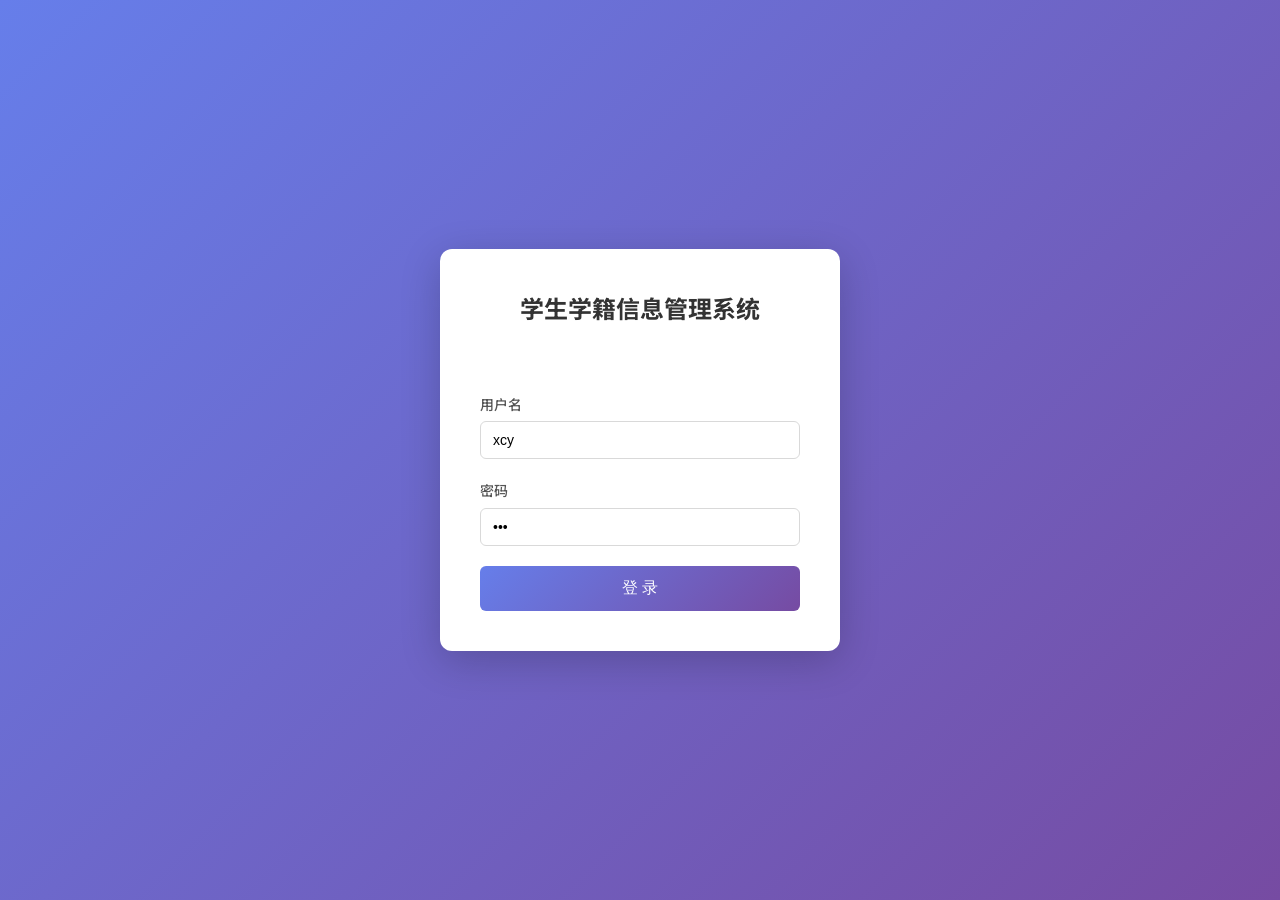
==== demo.html @ 2ccbcbef "feat: 初始化学生学籍信息管理系统项目" ====
<!DOCTYPE html>
<html lang="zh-CN">
<head>
    <meta charset="UTF-8">
    <meta name="viewport" content="width=device-width, initial-scale=1.0">
    <title>学生学籍信息管理系统 - 演示</title>
    <style>
        @import url('https://fonts.googleapis.com/css2?family=Noto+Sans+SC:wght@300;400;500;600;700&display=swap');

        * { margin: 0; padding: 0; box-sizing: border-box; }

        body {
            font-family: 'Noto Sans SC', 'Microsoft YaHei', sans-serif;
            background: #f0f2f5;
            color: #333;
            line-height: 1.6;
        }

        .navbar {
            background: linear-gradient(135deg, #667eea 0%, #764ba2 100%);
            color: #fff;
            padding: 12px 30px;
            display: flex;
            justify-content: space-between;
            align-items: center;
            box-shadow: 0 2px 8px rgba(0,0,0,0.15);
        }
        .navbar h1 { font-size: 20px; font-weight: 600; }
        .navbar .nav-links a {
            color: #fff; text-decoration: none; margin-left: 20px;
            font-size: 14px; padding: 6px 14px; border-radius: 4px; transition: background 0.3s;
        }
        .navbar .nav-links a:hover, .navbar .nav-links a.active { background: rgba(255,255,255,0.2); }

        .container { max-width: 1100px; margin: 30px auto; padding: 0 20px; }

        .login-container {
            display: flex; justify-content: center; align-items: center;
            min-height: 100vh; background: linear-gradient(135deg, #667eea 0%, #764ba2 100%);
        }
        .login-box {
            background: #fff; border-radius: 12px; padding: 40px; width: 400px;
            box-shadow: 0 10px 40px rgba(0,0,0,0.2);
        }
        .login-box h2 { text-align: center; margin-bottom: 30px; color: #333; font-size: 24px; }
        .form-group { margin-bottom: 20px; }
        .form-group label { display: block; margin-bottom: 6px; font-size: 14px; color: #555; font-weight: 500; }
        .form-group input, .form-group select {
            width: 100%; padding: 10px 12px; border: 1px solid #d9d9d9; border-radius: 6px;
            font-size: 14px; transition: border-color 0.3s; outline: none;
        }
        .form-group input:focus, .form-group select:focus {
            border-color: #667eea; box-shadow: 0 0 0 2px rgba(102,126,234,0.2);
        }

        .btn {
            display: inline-block; padding: 8px 20px; border: none; border-radius: 6px;
            font-size: 14px; cursor: pointer; text-decoration: none; transition: all 0.3s; text-align: center;
        }
        .btn-primary {
            background: linear-gradient(135deg, #667eea 0%, #764ba2 100%);
            color: #fff; width: 100%; padding: 12px; font-size: 16px;
        }
        .btn-primary:hover { opacity: 0.9; box-shadow: 0 4px 12px rgba(102,126,234,0.4); }
        .btn-success { background-color: #52c41a; color: #fff; }
        .btn-success:hover { background-color: #45a814; }
        .btn-warning { background-color: #faad14; color: #fff; }
        .btn-warning:hover { background-color: #d8960e; }
        .btn-danger { background-color: #ff4d4f; color: #fff; }
        .btn-danger:hover { background-color: #d9363e; }
        .btn-info { background-color: #1890ff; color: #fff; }
        .btn-info:hover { background-color: #096dd9; }
        .btn-sm { padding: 4px 12px; font-size: 12px; }

        .error-msg { color: #ff4d4f; text-align: center; margin-bottom: 15px; font-size: 14px; min-height: 20px; }

        .table-container {
            background: #fff; border-radius: 8px;
            box-shadow: 0 2px 8px rgba(0,0,0,0.08); overflow: hidden;
        }
        .table-header {
            display: flex; justify-content: space-between; align-items: center;
            padding: 16px 20px; border-bottom: 1px solid #f0f0f0;
        }
        .table-header h3 { font-size: 16px; color: #333; }

        table { width: 100%; border-collapse: collapse; }
        table th {
            background: #fafafa; padding: 12px 16px; text-align: left;
            font-size: 14px; color: #555; font-weight: 600; border-bottom: 1px solid #f0f0f0;
        }
        table td { padding: 12px 16px; border-bottom: 1px solid #f0f0f0; font-size: 14px; }
        table tr:hover { background: #f5f7fa; }

        .pagination {
            display: flex; justify-content: center; align-items: center;
            padding: 16px 0; gap: 6px;
        }
        .pagination a, .pagination span {
            padding: 6px 14px; border: 1px solid #d9d9d9; border-radius: 4px;
            font-size: 14px; text-decoration: none; color: #333; transition: all 0.3s; cursor: pointer;
        }
        .pagination a:hover { border-color: #667eea; color: #667eea; }
        .pagination .active { background: #667eea; color: #fff; border-color: #667eea; }
        .pagination .disabled { color: #ccc; cursor: not-allowed; }

        .form-container {
            background: #fff; border-radius: 8px; padding: 30px;
            box-shadow: 0 2px 8px rgba(0,0,0,0.08); max-width: 500px; margin: 0 auto;
        }
        .form-container h3 { margin-bottom: 20px; text-align: center; color: #333; }
        .form-container .btn-group { text-align: center; margin-top: 24px; }
        .form-container .btn-group .btn { margin: 0 8px; }

        .view-container {
            background: #fff; border-radius: 8px; padding: 30px;
            box-shadow: 0 2px 8px rgba(0,0,0,0.08); max-width: 500px; margin: 0 auto;
        }
        .view-container h3 { margin-bottom: 20px; text-align: center; color: #333; }
        .view-container .field-row {
            display: flex; padding: 10px 0; border-bottom: 1px solid #f0f0f0;
        }
        .view-container .field-label { width: 80px; font-weight: 600; color: #555; }
        .view-container .field-value { flex: 1; color: #333; }

        .modal-overlay {
            display: none; position: fixed; top: 0; left: 0; width: 100%; height: 100%;
            background: rgba(0,0,0,0.4); z-index: 1000; justify-content: center; align-items: center;
        }
        .modal-overlay.show { display: flex; }
        .modal {
            background: #fff; border-radius: 8px; padding: 24px; width: 360px;
            box-shadow: 0 6px 30px rgba(0,0,0,0.2); text-align: center;
        }
        .modal p { margin-bottom: 20px; font-size: 16px; }
        .modal .btn { margin: 0 6px; }

        .toast {
            display: none; position: fixed; top: 20px; right: 20px; padding: 12px 24px;
            border-radius: 6px; color: #fff; font-size: 14px; z-index: 2000;
            box-shadow: 0 4px 12px rgba(0,0,0,0.15);
        }
        .toast.success { background: #52c41a; }
        .toast.error { background: #ff4d4f; }
        .toast.show { display: block; animation: slideIn 0.3s ease; }
        @keyframes slideIn { from { transform: translateX(100px); opacity: 0; } to { transform: translateX(0); opacity: 1; } }

        .page { display: none; }
        .page.active { display: block; }

        .switch-bar {
            background: #fff; border-radius: 8px; padding: 12px 20px; margin-bottom: 16px;
            box-shadow: 0 2px 8px rgba(0,0,0,0.08); display: flex; align-items: center; gap: 12px;
        }
        .switch-bar label { font-size: 14px; color: #555; font-weight: 500; }
        .switch-bar select {
            padding: 6px 12px; border: 1px solid #d9d9d9; border-radius: 6px; font-size: 14px;
        }
    </style>
</head>
<body>

<div id="toast" class="toast"></div>
<div id="confirmModal" class="modal-overlay">
    <div class="modal">
        <p id="confirmMsg">确定删除该学生吗？</p>
        <button class="btn btn-danger" onclick="confirmAction()">确定</button>
        <button class="btn btn-info" onclick="closeModal()">取消</button>
    </div>
</div>

<div id="loginPage" class="page active">
    <div class="login-container">
        <div class="login-box">
            <h2>学生学籍信息管理系统</h2>
            <div id="loginError" class="error-msg"></div>
            <div class="form-group">
                <label>用户名</label>
                <input type="text" id="loginUser" placeholder="请输入用户名" value="xcy">
            </div>
            <div class="form-group">
                <label>密码</label>
                <input type="password" id="loginPass" placeholder="请输入密码" value="ddd">
            </div>
            <button class="btn btn-primary" onclick="doLogin()">登 录</button>
        </div>
    </div>
</div>

<div id="mainPage" class="page">
    <div class="navbar">
        <h1>学生学籍信息管理系统</h1>
        <div class="nav-links">
            <a href="#" onclick="showStudentList()" class="active" id="navStudent">学生管理</a>
            <a href="#" onclick="showTeacherList()" id="navTeacher">教师管理</a>
            <a href="#" onclick="showGenericList('student')" id="navGenericS">通用列表(学生)</a>
            <a href="#" onclick="showGenericList('teacher')" id="navGenericT">通用列表(教师)</a>
            <a href="#" onclick="doLogout()">退出登录</a>
        </div>
    </div>
    <div class="container">
        <div class="switch-bar">
            <label>DAO模式：</label>
            <select id="daoType" onchange="switchDaoType()">
                <option value="memory">内存存储 (memory)</option>
                <option value="db">数据库存储 (db)</option>
                <option value="dbReflect">反射动态SQL (dbReflect)</option>
                <option value="remote">远程网络调用 (remote)</option>
            </select>
            <span style="color:#999; font-size:13px;" id="daoTypeHint">当前：内存存储模式</span>
        </div>

        <div id="studentListView">
            <div class="table-container">
                <div class="table-header">
                    <h3>学生信息列表</h3>
                    <a href="#" class="btn btn-success" onclick="showAddStudent()">新增学生</a>
                </div>
                <table>
                    <thead><tr><th>编号</th><th>姓名</th><th>年龄</th><th>操作</th></tr></thead>
                    <tbody id="studentTableBody"></tbody>
                </table>
                <div class="pagination" id="studentPagination"></div>
            </div>
        </div>

        <div id="teacherListView" style="display:none">
            <div class="table-container">
                <div class="table-header">
                    <h3>教师信息列表</h3>
                    <a href="#" class="btn btn-success" onclick="showAddTeacher()">新增教师</a>
                </div>
                <table>
                    <thead><tr><th>编号</th><th>姓名</th><th>年龄</th><th>薪资</th><th>操作</th></tr></thead>
                    <tbody id="teacherTableBody"></tbody>
                </table>
                <div class="pagination" id="teacherPagination"></div>
            </div>
        </div>

        <div id="genericListView" style="display:none">
            <div class="table-container">
                <div class="table-header">
                    <h3 id="genericTitle">信息列表（注解驱动）</h3>
                </div>
                <table>
                    <thead id="genericThead"></thead>
                    <tbody id="genericTbody"></tbody>
                </table>
                <div class="pagination" id="genericPagination"></div>
            </div>
        </div>

        <div id="addStudentView" style="display:none">
            <div class="form-container">
                <h3>新增学生信息</h3>
                <div class="form-group"><label>姓名</label><input type="text" id="addSName" placeholder="请输入姓名"></div>
                <div class="form-group"><label>年龄</label><input type="number" id="addSAge" placeholder="请输入年龄"></div>
                <div class="btn-group">
                    <button class="btn btn-success" onclick="saveStudent()">保 存</button>
                    <button class="btn btn-danger" onclick="showStudentList()">取 消</button>
                </div>
            </div>
        </div>

        <div id="editStudentView" style="display:none">
            <div class="form-container">
                <h3>编辑学生信息</h3>
                <input type="hidden" id="editSId">
                <div class="form-group"><label>姓名</label><input type="text" id="editSName"></div>
                <div class="form-group"><label>年龄</label><input type="number" id="editSAge"></div>
                <div class="btn-group">
                    <button class="btn btn-success" onclick="updateStudent()">保 存</button>
                    <button class="btn btn-danger" onclick="showStudentList()">取 消</button>
                </div>
            </div>
        </div>

        <div id="viewStudentView" style="display:none">
            <div class="view-container">
                <h3>学生信息详情</h3>
                <div class="field-row"><div class="field-label">编号</div><div class="field-value" id="viewSId"></div></div>
                <div class="field-row"><div class="field-label">姓名</div><div class="field-value" id="viewSName"></div></div>
                <div class="field-row"><div class="field-label">年龄</div><div class="field-value" id="viewSAge"></div></div>
                <div style="text-align:center; margin-top:24px;">
                    <button class="btn btn-info" onclick="showStudentList()">返回列表</button>
                </div>
            </div>
        </div>

        <div id="addTeacherView" style="display:none">
            <div class="form-container">
                <h3>新增教师信息</h3>
                <div class="form-group"><label>姓名</label><input type="text" id="addTName" placeholder="请输入姓名"></div>
                <div class="form-group"><label>年龄</label><input type="number" id="addTAge" placeholder="请输入年龄"></div>
                <div class="form-group"><label>薪资</label><input type="number" step="0.01" id="addTSalary" placeholder="请输入薪资"></div>
                <div class="btn-group">
                    <button class="btn btn-success" onclick="saveTeacher()">保 存</button>
                    <button class="btn btn-danger" onclick="showTeacherList()">取 消</button>
                </div>
            </div>
        </div>

        <div id="editTeacherView" style="display:none">
            <div class="form-container">
                <h3>编辑教师信息</h3>
                <input type="hidden" id="editTId">
                <div class="form-group"><label>姓名</label><input type="text" id="editTName"></div>
                <div class="form-group"><label>年龄</label><input type="number" id="editTAge"></div>
                <div class="form-group"><label>薪资</label><input type="number" step="0.01" id="editTSalary"></div>
                <div class="btn-group">
                    <button class="btn btn-success" onclick="updateTeacher()">保 存</button>
                    <button class="btn btn-danger" onclick="showTeacherList()">取 消</button>
                </div>
            </div>
        </div>
    </div>
</div>

<script>
var students = [
    {id:1, name:'张三', age:20}, {id:2, name:'李四', age:21},
    {id:3, name:'王五', age:22}, {id:4, name:'赵六', age:20},
    {id:5, name:'钱七', age:23}, {id:6, name:'孙八', age:19},
    {id:7, name:'周九', age:21}, {id:8, name:'吴十', age:22},
    {id:9, name:'郑一', age:24}, {id:10, name:'冯二', age:20},
    {id:11, name:'陈三', age:22}, {id:12, name:'褚四', age:21}
];
var teachers = [
    {id:1, name:'刘老师', age:35, salary:8000.0}, {id:2, name:'陈老师', age:40, salary:9500.0},
    {id:3, name:'杨老师', age:38, salary:8800.0}, {id:4, name:'黄老师', age:45, salary:10200.0},
    {id:5, name:'林老师', age:33, salary:7500.0}, {id:6, name:'何老师', age:42, salary:9800.0},
    {id:7, name:'罗老师', age:36, salary:8200.0}
];
var nextSId = 13, nextTId = 8;
var sPage = 1, tPage = 1, gPage = 1, gEntity = 'student';
var PAGE_SIZE = 5;
var pendingAction = null;

function showToast(msg, type) {
    var t = document.getElementById('toast');
    t.textContent = msg; t.className = 'toast ' + type + ' show';
    setTimeout(function(){ t.className = 'toast'; }, 2000);
}
function closeModal() { document.getElementById('confirmModal').classList.remove('show'); pendingAction = null; }
function confirmAction() { if(pendingAction) pendingAction(); closeModal(); }
function showConfirm(msg, action) {
    document.getElementById('confirmMsg').textContent = msg;
    pendingAction = action;
    document.getElementById('confirmModal').classList.add('show');
}

function doLogin() {
    var u = document.getElementById('loginUser').value;
    var p = document.getElementById('loginPass').value;
    if (u === 'xcy' && p === 'ddd') {
        document.getElementById('loginPage').classList.remove('active');
        document.getElementById('mainPage').classList.add('active');
        showStudentList();
    } else {
        document.getElementById('loginError').textContent = '用户名或密码错误';
    }
}
function doLogout() {
    document.getElementById('mainPage').classList.remove('active');
    document.getElementById('loginPage').classList.add('active');
    document.getElementById('loginError').textContent = '';
}

function switchDaoType() {
    var v = document.getElementById('daoType').value;
    var hints = {memory:'当前：内存存储模式', db:'当前：数据库存储模式', dbReflect:'当前：反射动态SQL模式', remote:'当前：远程网络调用模式'};
    document.getElementById('daoTypeHint').textContent = hints[v] || '';
    showToast('已切换到 ' + v + ' 模式', 'success');
}

function hideAllViews() {
    ['studentListView','teacherListView','genericListView','addStudentView','editStudentView','viewStudentView','addTeacherView','editTeacherView'].forEach(function(id){
        document.getElementById(id).style.display = 'none';
    });
    document.querySelectorAll('.navbar .nav-links a').forEach(function(a){ a.classList.remove('active'); });
}

function showStudentList() {
    hideAllViews(); document.getElementById('studentListView').style.display = 'block';
    document.getElementById('navStudent').classList.add('active');
    renderStudentTable();
}
function showTeacherList() {
    hideAllViews(); document.getElementById('teacherListView').style.display = 'block';
    document.getElementById('navTeacher').classList.add('active');
    renderTeacherTable();
}
function showGenericList(entity) {
    hideAllViews(); document.getElementById('genericListView').style.display = 'block';
    gEntity = entity;
    document.getElementById('navGeneric' + (entity === 'student' ? 'S' : 'T')).classList.add('active');
    renderGenericTable();
}
function showAddStudent() { hideAllViews(); document.getElementById('addStudentView').style.display = 'block'; }
function showAddTeacher() { hideAllViews(); document.getElementById('addTeacherView').style.display = 'block'; }

function renderStudentTable() {
    var tbody = document.getElementById('studentTableBody');
    var total = students.length;
    var totalPages = Math.max(1, Math.ceil(total / PAGE_SIZE));
    if (sPage > totalPages) sPage = totalPages;
    var start = (sPage - 1) * PAGE_SIZE;
    var pageData = students.slice(start, start + PAGE_SIZE);

    if (pageData.length === 0) {
        tbody.innerHTML = '<tr><td colspan="4" style="text-align:center;padding:30px;color:#999">暂无学生数据</td></tr>';
    } else {
        tbody.innerHTML = pageData.map(function(s){
            return '<tr><td>'+s.id+'</td><td>'+s.name+'</td><td>'+s.age+'</td><td>'
                +'<a href="#" class="btn btn-info btn-sm" onclick="viewStudent('+s.id+')">查看</a> '
                +'<a href="#" class="btn btn-warning btn-sm" onclick="editStudent('+s.id+')">编辑</a> '
                +'<a href="#" class="btn btn-danger btn-sm" onclick="deleteStudent('+s.id+')">删除</a>'
                +'</td></tr>';
        }).join('');
    }
    renderPagination('studentPagination', sPage, totalPages, total, function(p){ sPage = p; renderStudentTable(); });
}

function renderTeacherTable() {
    var tbody = document.getElementById('teacherTableBody');
    var total = teachers.length;
    var totalPages = Math.max(1, Math.ceil(total / PAGE_SIZE));
    if (tPage > totalPages) tPage = totalPages;
    var start = (tPage - 1) * PAGE_SIZE;
    var pageData = teachers.slice(start, start + PAGE_SIZE);

    if (pageData.length === 0) {
        tbody.innerHTML = '<tr><td colspan="5" style="text-align:center;padding:30px;color:#999">暂无教师数据</td></tr>';
    } else {
        tbody.innerHTML = pageData.map(function(t){
            return '<tr><td>'+t.id+'</td><td>'+t.name+'</td><td>'+t.age+'</td><td>'+t.salary+'</td><td>'
                +'<a href="#" class="btn btn-warning btn-sm" onclick="editTeacher('+t.id+')">编辑</a> '
                +'<a href="#" class="btn btn-danger btn-sm" onclick="deleteTeacher('+t.id+')">删除</a>'
                +'</td></tr>';
        }).join('');
    }
    renderPagination('teacherPagination', tPage, totalPages, total, function(p){ tPage = p; renderTeacherTable(); });
}

function renderGenericTable() {
    var data = gEntity === 'student' ? students : teachers;
    var cols = gEntity === 'student'
        ? [{label:'编号',field:'id'},{label:'姓名',field:'name'},{label:'年龄',field:'age'}]
        : [{label:'编号',field:'id'},{label:'姓名',field:'name'},{label:'年龄',field:'age'},{label:'薪资',field:'salary'}];

    document.getElementById('genericTitle').textContent = (gEntity === 'student' ? 'student' : 'teacher') + ' 信息列表（注解驱动）';
    document.getElementById('genericThead').innerHTML = '<tr>' + cols.map(function(c){ return '<th>'+c.label+'</th>'; }).join('') + '</tr>';

    var total = data.length;
    var totalPages = Math.max(1, Math.ceil(total / PAGE_SIZE));
    if (gPage > totalPages) gPage = totalPages;
    var start = (gPage - 1) * PAGE_SIZE;
    var pageData = data.slice(start, start + PAGE_SIZE);

    if (pageData.length === 0) {
        document.getElementById('genericTbody').innerHTML = '<tr><td colspan="'+(cols.length+1)+'" style="text-align:center;padding:30px;color:#999">暂无数据</td></tr>';
    } else {
        document.getElementById('genericTbody').innerHTML = pageData.map(function(item){
            return '<tr>' + cols.map(function(c){ return '<td>'+(item[c.field] !== undefined ? item[c.field] : '')+'</td>'; }).join('') + '</tr>';
        }).join('');
    }
    renderPagination('genericPagination', gPage, totalPages, total, function(p){ gPage = p; renderGenericTable(); });
}

function renderPagination(containerId, current, totalPages, totalCount, callback) {
    var c = document.getElementById(containerId);
    var html = '';
    if (current > 1) {
        html += '<a onclick="arguments[0].preventDefault()">首页</a>';
        html += '<a onclick="arguments[0].preventDefault()">上一页</a>';
    } else {
        html += '<span class="disabled">首页</span><span class="disabled">上一页</span>';
    }
    for (var i = 1; i <= totalPages; i++) {
        html += i === current ? '<span class="active">'+i+'</span>' : '<a onclick="arguments[0].preventDefault()">'+i+'</a>';
    }
    if (current < totalPages) {
        html += '<a onclick="arguments[0].preventDefault()">下一页</a>';
        html += '<a onclick="arguments[0].preventDefault()">末页</a>';
    } else {
        html += '<span class="disabled">下一页</span><span class="disabled">末页</span>';
    }
    html += '<span style="margin-left:10px;color:#999;font-size:13px">共 '+totalCount+' 条</span>';
    c.innerHTML = html;

    var links = c.querySelectorAll('a');
    links.forEach(function(a){
        a.addEventListener('click', function(e){
            e.preventDefault();
            var text = a.textContent.trim();
            if (text === '首页') callback(1);
            else if (text === '上一页') callback(current - 1);
            else if (text === '下一页') callback(current + 1);
            else if (text === '末页') callback(totalPages);
            else { var p = parseInt(text); if (!isNaN(p)) callback(p); }
        });
    });
}

function saveStudent() {
    var name = document.getElementById('addSName').value.trim();
    var age = parseInt(document.getElementById('addSAge').value);
    if (!name) { showToast('请输入姓名', 'error'); return; }
    if (isNaN(age)) { showToast('请输入有效年龄', 'error'); return; }
    students.push({id: nextSId++, name: name, age: age});
    showToast('新增学生成功', 'success');
    document.getElementById('addSName').value = '';
    document.getElementById('addSAge').value = '';
    showStudentList();
}

function editStudent(id) {
    var s = students.find(function(x){ return x.id === id; });
    if (!s) return;
    hideAllViews(); document.getElementById('editStudentView').style.display = 'block';
    document.getElementById('editSId').value = s.id;
    document.getElementById('editSName').value = s.name;
    document.getElementById('editSAge').value = s.age;
}

function updateStudent() {
    var id = parseInt(document.getElementById('editSId').value);
    var name = document.getElementById('editSName').value.trim();
    var age = parseInt(document.getElementById('editSAge').value);
    if (!name) { showToast('请输入姓名', 'error'); return; }
    var s = students.find(function(x){ return x.id === id; });
    if (s) { s.name = name; s.age = age; }
    showToast('修改学生成功', 'success');
    showStudentList();
}

function viewStudent(id) {
    var s = students.find(function(x){ return x.id === id; });
    if (!s) return;
    hideAllViews(); document.getElementById('viewStudentView').style.display = 'block';
    document.getElementById('viewSId').textContent = s.id;
    document.getElementById('viewSName').textContent = s.name;
    document.getElementById('viewSAge').textContent = s.age;
}

function deleteStudent(id) {
    showConfirm('确定删除该学生吗？', function(){
        students = students.filter(function(x){ return x.id !== id; });
        showToast('删除学生成功', 'success');
        renderStudentTable();
    });
}

function saveTeacher() {
    var name = document.getElementById('addTName').value.trim();
    var age = parseInt(document.getElementById('addTAge').value);
    var salary = parseFloat(document.getElementById('addTSalary').value);
    if (!name) { showToast('请输入姓名', 'error'); return; }
    if (isNaN(age)) { showToast('请输入有效年龄', 'error'); return; }
    if (isNaN(salary)) { showToast('请输入有效薪资', 'error'); return; }
    teachers.push({id: nextTId++, name: name, age: age, salary: salary});
    showToast('新增教师成功', 'success');
    document.getElementById('addTName').value = '';
    document.getElementById('addTAge').value = '';
    document.getElementById('addTSalary').value = '';
    showTeacherList();
}

function editTeacher(id) {
    var t = teachers.find(function(x){ return x.id === id; });
    if (!t) return;
    hideAllViews(); document.getElementById('editTeacherView').style.display = 'block';
    document.getElementById('editTId').value = t.id;
    document.getElementById('editTName').value = t.name;
    document.getElementById('editTAge').value = t.age;
    document.getElementById('editTSalary').value = t.salary;
}

function updateTeacher() {
    var id = parseInt(document.getElementById('editTId').value);
    var name = document.getElementById('editTName').value.trim();
    var age = parseInt(document.getElementById('editTAge').value);
    var salary = parseFloat(document.getElementById('editTSalary').value);
    if (!name) { showToast('请输入姓名', 'error'); return; }
    var t = teachers.find(function(x){ return x.id === id; });
    if (t) { t.name = name; t.age = age; t.salary = salary; }
    showToast('修改教师成功', 'success');
    showTeacherList();
}

function deleteTeacher(id) {
    showConfirm('确定删除该教师吗？', function(){
        teachers = teachers.filter(function(x){ return x.id !== id; });
        showToast('删除教师成功', 'success');
        renderTeacherTable();
    });
}

document.getElementById('loginPass').addEventListener('keydown', function(e){ if(e.key==='Enter') doLogin(); });
</script>
</body>
</html>
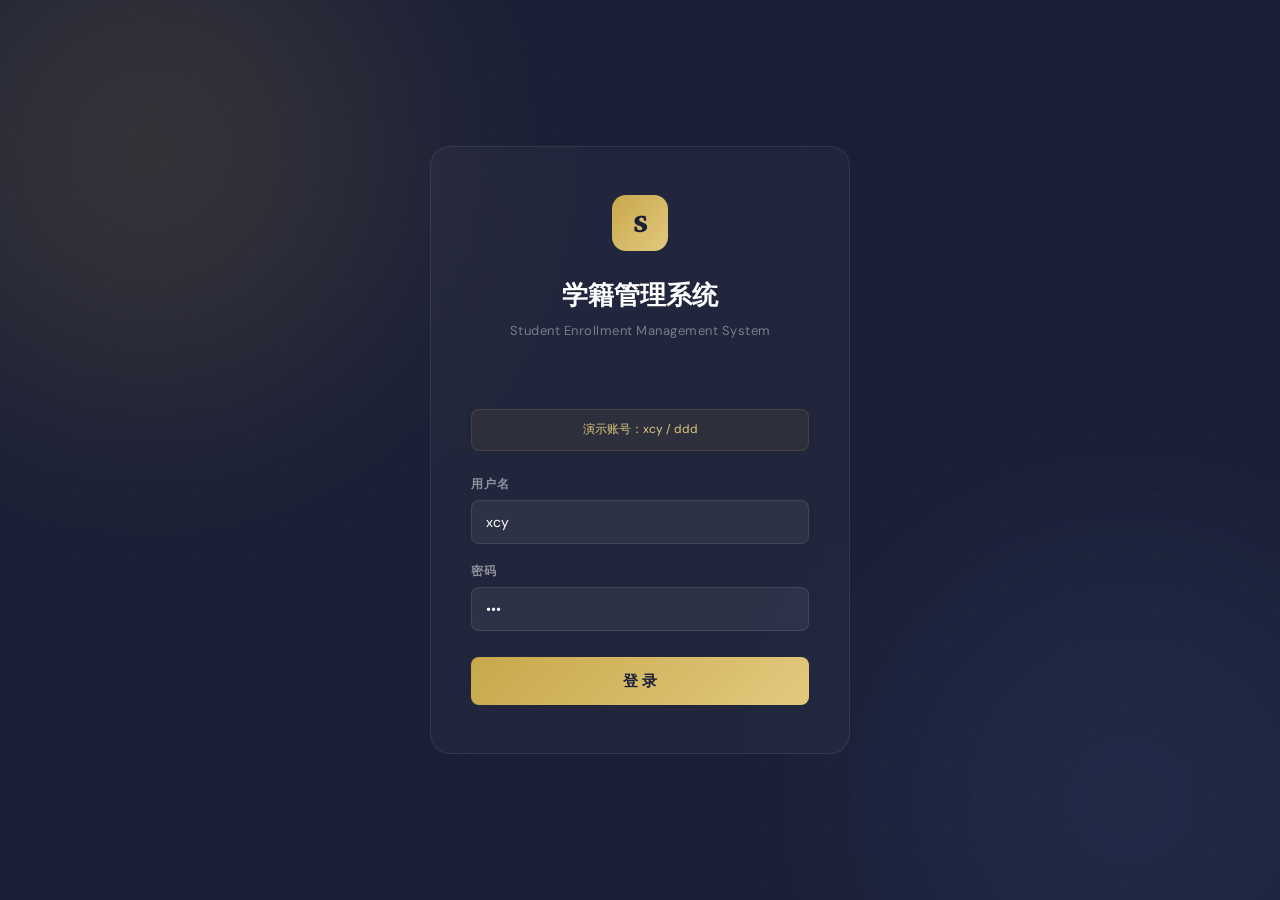
==== commit abf3c9c7: "feat: 产品功能完善 - 数据持久化、教师详情、CSV导出、键盘快捷键、重置数据" ====
--- a/demo.html
+++ b/demo.html
@@ -3,322 +3,1048 @@
 <head>
     <meta charset="UTF-8">
     <meta name="viewport" content="width=device-width, initial-scale=1.0">
-    <title>学生学籍信息管理系统 - 演示</title>
+    <title>学生学籍信息管理系统</title>
+    <link rel="preconnect" href="https://fonts.googleapis.com">
+    <link href="https://fonts.googleapis.com/css2?family=Crimson+Pro:wght@400;600;700;900&family=DM+Sans:wght@300;400;500;600;700&display=swap" rel="stylesheet">
     <style>
-        @import url('https://fonts.googleapis.com/css2?family=Noto+Sans+SC:wght@300;400;500;600;700&display=swap');
+        :root {
+            --navy: #1a1f36;
+            --navy-light: #252b45;
+            --navy-lighter: #2d3454;
+            --gold: #c9a84c;
+            --gold-light: #e2c97e;
+            --gold-dim: rgba(201,168,76,0.12);
+            --cream: #f8f6f0;
+            --cream-dark: #eee9df;
+            --text: #2c2c2c;
+            --text-light: #6b6b6b;
+            --text-muted: #9a9a9a;
+            --white: #ffffff;
+            --border: #e5e0d5;
+            --success: #3d9970;
+            --success-bg: #eaf6f0;
+            --danger: #c0392b;
+            --danger-bg: #fdecea;
+            --info: #2e6da4;
+            --info-bg: #e8f0fa;
+            --warning: #d4850a;
+            --warning-bg: #fef5e7;
+            --radius: 10px;
+            --radius-lg: 16px;
+            --shadow-sm: 0 1px 3px rgba(0,0,0,0.06);
+            --shadow-md: 0 4px 16px rgba(0,0,0,0.08);
+            --shadow-lg: 0 8px 32px rgba(0,0,0,0.12);
+            --transition: 0.25s cubic-bezier(0.4,0,0.2,1);
+        }
 
         * { margin: 0; padding: 0; box-sizing: border-box; }
 
         body {
-            font-family: 'Noto Sans SC', 'Microsoft YaHei', sans-serif;
-            background: #f0f2f5;
-            color: #333;
+            font-family: 'DM Sans', -apple-system, sans-serif;
+            background: var(--cream);
+            color: var(--text);
             line-height: 1.6;
-        }
-
-        .navbar {
-            background: linear-gradient(135deg, #667eea 0%, #764ba2 100%);
-            color: #fff;
-            padding: 12px 30px;
-            display: flex;
+            -webkit-font-smoothing: antialiased;
+        }
+
+        ::selection { background: var(--gold); color: var(--navy); }
+
+        .page { display: none; min-height: 100vh; }
+        .page.active { display: flex; }
+
+        /* ===== LOGIN PAGE ===== */
+        .login-page {
+            background: var(--navy);
+            justify-content: center;
+            align-items: center;
+            position: relative;
+            overflow: hidden;
+        }
+
+        .login-bg-pattern {
+            position: absolute;
+            inset: 0;
+            opacity: 0.04;
+            background-image:
+                radial-gradient(circle at 25% 25%, var(--gold) 1px, transparent 1px),
+                radial-gradient(circle at 75% 75%, var(--gold) 1px, transparent 1px);
+            background-size: 60px 60px;
+        }
+
+        .login-glow {
+            position: absolute;
+            width: 500px;
+            height: 500px;
+            border-radius: 50%;
+            filter: blur(120px);
+            opacity: 0.15;
+        }
+        .login-glow-1 { background: var(--gold); top: -100px; left: -100px; }
+        .login-glow-2 { background: #4a6fa5; bottom: -150px; right: -100px; }
+
+        .login-card {
+            position: relative;
+            z-index: 2;
+            width: 420px;
+            background: rgba(255,255,255,0.03);
+            border: 1px solid rgba(255,255,255,0.08);
+            border-radius: 20px;
+            padding: 48px 40px;
+            backdrop-filter: blur(20px);
+            animation: loginFadeIn 0.8s ease-out;
+        }
+
+        @keyframes loginFadeIn {
+            from { opacity: 0; transform: translateY(24px); }
+            to { opacity: 1; transform: translateY(0); }
+        }
+
+        .login-emblem {
+            width: 56px;
+            height: 56px;
+            background: linear-gradient(135deg, var(--gold), var(--gold-light));
+            border-radius: 14px;
+            display: flex;
+            align-items: center;
+            justify-content: center;
+            margin: 0 auto 24px;
+            font-family: 'Crimson Pro', serif;
+            font-size: 28px;
+            font-weight: 900;
+            color: var(--navy);
+        }
+
+        .login-card h2 {
+            font-family: 'Crimson Pro', serif;
+            font-size: 26px;
+            font-weight: 700;
+            color: var(--white);
+            text-align: center;
+            margin-bottom: 4px;
+        }
+
+        .login-card .login-sub {
+            text-align: center;
+            color: rgba(255,255,255,0.4);
+            font-size: 13px;
+            margin-bottom: 32px;
+            letter-spacing: 0.5px;
+        }
+
+        .login-hint {
+            background: rgba(201,168,76,0.08);
+            border: 1px solid rgba(201,168,76,0.15);
+            border-radius: 8px;
+            padding: 10px 14px;
+            margin-bottom: 24px;
+            font-size: 12px;
+            color: var(--gold-light);
+            text-align: center;
+        }
+
+        .login-error {
+            color: #e74c3c;
+            text-align: center;
+            margin-bottom: 16px;
+            font-size: 13px;
+            min-height: 20px;
+        }
+
+        .login-field {
+            margin-bottom: 18px;
+        }
+        .login-field label {
+            display: block;
+            font-size: 12px;
+            font-weight: 600;
+            color: rgba(255,255,255,0.5);
+            margin-bottom: 6px;
+            text-transform: uppercase;
+            letter-spacing: 0.8px;
+        }
+        .login-field input {
+            width: 100%;
+            padding: 12px 14px;
+            background: rgba(255,255,255,0.06);
+            border: 1px solid rgba(255,255,255,0.1);
+            border-radius: 8px;
+            font-size: 14px;
+            color: var(--white);
+            outline: none;
+            transition: var(--transition);
+            font-family: inherit;
+        }
+        .login-field input::placeholder { color: rgba(255,255,255,0.25); }
+        .login-field input:focus {
+            border-color: var(--gold);
+            background: rgba(255,255,255,0.08);
+            box-shadow: 0 0 0 3px rgba(201,168,76,0.15);
+        }
+
+        .login-btn {
+            width: 100%;
+            padding: 14px;
+            background: linear-gradient(135deg, var(--gold), var(--gold-light));
+            border: none;
+            border-radius: 8px;
+            font-size: 15px;
+            font-weight: 600;
+            color: var(--navy);
+            cursor: pointer;
+            transition: var(--transition);
+            font-family: inherit;
+            margin-top: 8px;
+        }
+        .login-btn:hover {
+            transform: translateY(-1px);
+            box-shadow: 0 6px 20px rgba(201,168,76,0.3);
+        }
+        .login-btn:active { transform: translateY(0); }
+
+        /* ===== MAIN LAYOUT ===== */
+        .main-page { flex-direction: column; }
+
+        .topbar {
+            background: var(--navy);
+            padding: 0 32px;
+            height: 60px;
+            display: flex;
+            align-items: center;
             justify-content: space-between;
-            align-items: center;
-            box-shadow: 0 2px 8px rgba(0,0,0,0.15);
-        }
-        .navbar h1 { font-size: 20px; font-weight: 600; }
-        .navbar .nav-links a {
-            color: #fff; text-decoration: none; margin-left: 20px;
-            font-size: 14px; padding: 6px 14px; border-radius: 4px; transition: background 0.3s;
-        }
-        .navbar .nav-links a:hover, .navbar .nav-links a.active { background: rgba(255,255,255,0.2); }
-
-        .container { max-width: 1100px; margin: 30px auto; padding: 0 20px; }
-
-        .login-container {
-            display: flex; justify-content: center; align-items: center;
-            min-height: 100vh; background: linear-gradient(135deg, #667eea 0%, #764ba2 100%);
-        }
-        .login-box {
-            background: #fff; border-radius: 12px; padding: 40px; width: 400px;
-            box-shadow: 0 10px 40px rgba(0,0,0,0.2);
-        }
-        .login-box h2 { text-align: center; margin-bottom: 30px; color: #333; font-size: 24px; }
-        .form-group { margin-bottom: 20px; }
-        .form-group label { display: block; margin-bottom: 6px; font-size: 14px; color: #555; font-weight: 500; }
-        .form-group input, .form-group select {
-            width: 100%; padding: 10px 12px; border: 1px solid #d9d9d9; border-radius: 6px;
-            font-size: 14px; transition: border-color 0.3s; outline: none;
-        }
-        .form-group input:focus, .form-group select:focus {
-            border-color: #667eea; box-shadow: 0 0 0 2px rgba(102,126,234,0.2);
-        }
-
+            border-bottom: 1px solid rgba(255,255,255,0.06);
+            position: sticky;
+            top: 0;
+            z-index: 100;
+        }
+
+        .topbar-brand {
+            display: flex;
+            align-items: center;
+            gap: 12px;
+        }
+        .topbar-brand .emblem-sm {
+            width: 32px;
+            height: 32px;
+            background: linear-gradient(135deg, var(--gold), var(--gold-light));
+            border-radius: 8px;
+            display: flex;
+            align-items: center;
+            justify-content: center;
+            font-family: 'Crimson Pro', serif;
+            font-size: 16px;
+            font-weight: 900;
+            color: var(--navy);
+        }
+        .topbar-brand span {
+            font-family: 'Crimson Pro', serif;
+            font-size: 17px;
+            font-weight: 600;
+            color: var(--white);
+            letter-spacing: 0.3px;
+        }
+
+        .topbar-nav {
+            display: flex;
+            align-items: center;
+            gap: 2px;
+        }
+        .topbar-nav a {
+            color: rgba(255,255,255,0.55);
+            text-decoration: none;
+            font-size: 13px;
+            font-weight: 500;
+            padding: 8px 16px;
+            border-radius: 6px;
+            transition: var(--transition);
+            cursor: pointer;
+        }
+        .topbar-nav a:hover { color: var(--white); background: rgba(255,255,255,0.06); }
+        .topbar-nav a.active { color: var(--gold-light); background: var(--gold-dim); }
+
+        .topbar-right {
+            display: flex;
+            align-items: center;
+            gap: 16px;
+        }
+        .topbar-dao {
+            display: flex;
+            align-items: center;
+            gap: 8px;
+            font-size: 12px;
+            color: rgba(255,255,255,0.4);
+        }
+        .topbar-dao select {
+            padding: 5px 10px;
+            background: rgba(255,255,255,0.06);
+            border: 1px solid rgba(255,255,255,0.1);
+            border-radius: 6px;
+            font-size: 12px;
+            color: var(--gold-light);
+            outline: none;
+            cursor: pointer;
+            font-family: inherit;
+        }
+        .topbar-dao select option { background: var(--navy); color: var(--white); }
+
+        .topbar-logout {
+            color: rgba(255,255,255,0.4) !important;
+            font-size: 12px !important;
+            padding: 6px 12px !important;
+        }
+        .topbar-logout:hover { color: #e74c3c !important; background: rgba(231,76,60,0.1) !important; }
+
+        .main-body {
+            flex: 1;
+            max-width: 1200px;
+            width: 100%;
+            margin: 0 auto;
+            padding: 28px 32px;
+        }
+
+        /* ===== STATS BAR ===== */
+        .stats-row {
+            display: grid;
+            grid-template-columns: repeat(4, 1fr);
+            gap: 16px;
+            margin-bottom: 24px;
+            animation: fadeUp 0.5s ease-out;
+        }
+
+        @keyframes fadeUp {
+            from { opacity: 0; transform: translateY(12px); }
+            to { opacity: 1; transform: translateY(0); }
+        }
+
+        .stat-card {
+            background: var(--white);
+            border: 1px solid var(--border);
+            border-radius: var(--radius);
+            padding: 20px;
+            transition: var(--transition);
+        }
+        .stat-card:hover { box-shadow: var(--shadow-md); transform: translateY(-2px); }
+
+        .stat-card .stat-icon {
+            width: 36px;
+            height: 36px;
+            border-radius: 8px;
+            display: flex;
+            align-items: center;
+            justify-content: center;
+            font-size: 16px;
+            margin-bottom: 12px;
+        }
+        .stat-card .stat-value {
+            font-family: 'Crimson Pro', serif;
+            font-size: 28px;
+            font-weight: 700;
+            color: var(--text);
+            line-height: 1;
+        }
+        .stat-card .stat-label {
+            font-size: 12px;
+            color: var(--text-muted);
+            margin-top: 4px;
+        }
+
+        /* ===== CONTENT CARD ===== */
+        .content-card {
+            background: var(--white);
+            border: 1px solid var(--border);
+            border-radius: var(--radius-lg);
+            overflow: hidden;
+            animation: fadeUp 0.5s ease-out 0.1s both;
+        }
+
+        .card-header {
+            display: flex;
+            justify-content: space-between;
+            align-items: center;
+            padding: 20px 24px;
+            border-bottom: 1px solid var(--border);
+        }
+        .card-header h3 {
+            font-family: 'Crimson Pro', serif;
+            font-size: 20px;
+            font-weight: 700;
+            color: var(--text);
+        }
+        .card-header .header-actions {
+            display: flex;
+            align-items: center;
+            gap: 10px;
+        }
+
+        .search-box {
+            display: flex;
+            align-items: center;
+            background: var(--cream);
+            border: 1px solid var(--border);
+            border-radius: 8px;
+            padding: 0 12px;
+            transition: var(--transition);
+        }
+        .search-box:focus-within {
+            border-color: var(--gold);
+            box-shadow: 0 0 0 3px var(--gold-dim);
+        }
+        .search-box svg { width: 16px; height: 16px; color: var(--text-muted); flex-shrink: 0; }
+        .search-box input {
+            border: none;
+            background: transparent;
+            padding: 8px 10px;
+            font-size: 13px;
+            outline: none;
+            width: 160px;
+            font-family: inherit;
+            color: var(--text);
+        }
+        .search-box input::placeholder { color: var(--text-muted); }
+
+        /* ===== BUTTONS ===== */
         .btn {
-            display: inline-block; padding: 8px 20px; border: none; border-radius: 6px;
-            font-size: 14px; cursor: pointer; text-decoration: none; transition: all 0.3s; text-align: center;
-        }
-        .btn-primary {
-            background: linear-gradient(135deg, #667eea 0%, #764ba2 100%);
-            color: #fff; width: 100%; padding: 12px; font-size: 16px;
-        }
-        .btn-primary:hover { opacity: 0.9; box-shadow: 0 4px 12px rgba(102,126,234,0.4); }
-        .btn-success { background-color: #52c41a; color: #fff; }
-        .btn-success:hover { background-color: #45a814; }
-        .btn-warning { background-color: #faad14; color: #fff; }
-        .btn-warning:hover { background-color: #d8960e; }
-        .btn-danger { background-color: #ff4d4f; color: #fff; }
-        .btn-danger:hover { background-color: #d9363e; }
-        .btn-info { background-color: #1890ff; color: #fff; }
-        .btn-info:hover { background-color: #096dd9; }
-        .btn-sm { padding: 4px 12px; font-size: 12px; }
-
-        .error-msg { color: #ff4d4f; text-align: center; margin-bottom: 15px; font-size: 14px; min-height: 20px; }
-
-        .table-container {
-            background: #fff; border-radius: 8px;
-            box-shadow: 0 2px 8px rgba(0,0,0,0.08); overflow: hidden;
-        }
-        .table-header {
-            display: flex; justify-content: space-between; align-items: center;
-            padding: 16px 20px; border-bottom: 1px solid #f0f0f0;
-        }
-        .table-header h3 { font-size: 16px; color: #333; }
-
-        table { width: 100%; border-collapse: collapse; }
-        table th {
-            background: #fafafa; padding: 12px 16px; text-align: left;
-            font-size: 14px; color: #555; font-weight: 600; border-bottom: 1px solid #f0f0f0;
-        }
-        table td { padding: 12px 16px; border-bottom: 1px solid #f0f0f0; font-size: 14px; }
-        table tr:hover { background: #f5f7fa; }
-
-        .pagination {
-            display: flex; justify-content: center; align-items: center;
-            padding: 16px 0; gap: 6px;
-        }
-        .pagination a, .pagination span {
-            padding: 6px 14px; border: 1px solid #d9d9d9; border-radius: 4px;
-            font-size: 14px; text-decoration: none; color: #333; transition: all 0.3s; cursor: pointer;
-        }
-        .pagination a:hover { border-color: #667eea; color: #667eea; }
-        .pagination .active { background: #667eea; color: #fff; border-color: #667eea; }
-        .pagination .disabled { color: #ccc; cursor: not-allowed; }
-
-        .form-container {
-            background: #fff; border-radius: 8px; padding: 30px;
-            box-shadow: 0 2px 8px rgba(0,0,0,0.08); max-width: 500px; margin: 0 auto;
-        }
-        .form-container h3 { margin-bottom: 20px; text-align: center; color: #333; }
-        .form-container .btn-group { text-align: center; margin-top: 24px; }
-        .form-container .btn-group .btn { margin: 0 8px; }
-
-        .view-container {
-            background: #fff; border-radius: 8px; padding: 30px;
-            box-shadow: 0 2px 8px rgba(0,0,0,0.08); max-width: 500px; margin: 0 auto;
-        }
-        .view-container h3 { margin-bottom: 20px; text-align: center; color: #333; }
-        .view-container .field-row {
-            display: flex; padding: 10px 0; border-bottom: 1px solid #f0f0f0;
-        }
-        .view-container .field-label { width: 80px; font-weight: 600; color: #555; }
-        .view-container .field-value { flex: 1; color: #333; }
-
+            display: inline-flex;
+            align-items: center;
+            gap: 6px;
+            padding: 8px 18px;
+            border: none;
+            border-radius: 8px;
+            font-size: 13px;
+            font-weight: 600;
+            cursor: pointer;
+            transition: var(--transition);
+            text-decoration: none;
+            font-family: inherit;
+            white-space: nowrap;
+        }
+        .btn-gold {
+            background: linear-gradient(135deg, var(--gold), var(--gold-light));
+            color: var(--navy);
+        }
+        .btn-gold:hover { box-shadow: 0 4px 12px rgba(201,168,76,0.3); transform: translateY(-1px); }
+
+        .btn-outline {
+            background: transparent;
+            border: 1px solid var(--border);
+            color: var(--text);
+        }
+        .btn-outline:hover { border-color: var(--gold); color: var(--gold); }
+
+        .btn-sm { padding: 5px 12px; font-size: 12px; border-radius: 6px; }
+        .btn-view { background: var(--info-bg); color: var(--info); }
+        .btn-view:hover { background: var(--info); color: var(--white); }
+        .btn-edit { background: var(--warning-bg); color: var(--warning); }
+        .btn-edit:hover { background: var(--warning); color: var(--white); }
+        .btn-del { background: var(--danger-bg); color: var(--danger); }
+        .btn-del:hover { background: var(--danger); color: var(--white); }
+
+        /* ===== TABLE ===== */
+        .data-table { width: 100%; border-collapse: collapse; }
+        .data-table th {
+            padding: 12px 20px;
+            text-align: left;
+            font-size: 11px;
+            font-weight: 700;
+            color: var(--text-muted);
+            text-transform: uppercase;
+            letter-spacing: 0.8px;
+            background: var(--cream);
+            border-bottom: 1px solid var(--border);
+        }
+        .data-table td {
+            padding: 14px 20px;
+            font-size: 14px;
+            border-bottom: 1px solid #f0ece3;
+            vertical-align: middle;
+        }
+        .data-table tbody tr {
+            transition: var(--transition);
+        }
+        .data-table tbody tr:hover {
+            background: rgba(201,168,76,0.04);
+        }
+        .data-table tbody tr:last-child td { border-bottom: none; }
+
+        .td-actions { display: flex; gap: 6px; }
+
+        .td-id {
+            font-family: 'Crimson Pro', serif;
+            font-weight: 700;
+            color: var(--text-muted);
+            font-size: 15px;
+        }
+        .td-name {
+            font-weight: 600;
+            color: var(--text);
+        }
+        .td-age {
+            color: var(--text-light);
+        }
+        .td-salary {
+            font-family: 'Crimson Pro', serif;
+            font-weight: 600;
+            color: var(--success);
+        }
+
+        .empty-row td {
+            text-align: center;
+            padding: 48px 20px;
+            color: var(--text-muted);
+            font-size: 14px;
+        }
+
+        /* ===== PAGINATION ===== */
+        .pagination-bar {
+            display: flex;
+            justify-content: space-between;
+            align-items: center;
+            padding: 16px 24px;
+            border-top: 1px solid var(--border);
+        }
+        .pagination-info {
+            font-size: 13px;
+            color: var(--text-muted);
+        }
+        .pagination-controls {
+            display: flex;
+            align-items: center;
+            gap: 4px;
+        }
+        .page-btn {
+            width: 32px;
+            height: 32px;
+            display: flex;
+            align-items: center;
+            justify-content: center;
+            border: 1px solid var(--border);
+            border-radius: 6px;
+            font-size: 13px;
+            color: var(--text);
+            cursor: pointer;
+            transition: var(--transition);
+            background: var(--white);
+            text-decoration: none;
+        }
+        .page-btn:hover { border-color: var(--gold); color: var(--gold); }
+        .page-btn.active {
+            background: var(--navy);
+            color: var(--gold-light);
+            border-color: var(--navy);
+        }
+        .page-btn.disabled {
+            color: var(--border);
+            cursor: not-allowed;
+            pointer-events: none;
+        }
+
+        /* ===== FORM VIEW ===== */
+        .form-view {
+            max-width: 520px;
+            margin: 0 auto;
+            animation: fadeUp 0.4s ease-out;
+        }
+        .form-view .content-card { overflow: visible; }
+
+        .form-title {
+            font-family: 'Crimson Pro', serif;
+            font-size: 22px;
+            font-weight: 700;
+            text-align: center;
+            padding: 24px 24px 0;
+        }
+        .form-body { padding: 24px; }
+
+        .form-field {
+            margin-bottom: 18px;
+        }
+        .form-field label {
+            display: block;
+            font-size: 12px;
+            font-weight: 700;
+            color: var(--text-light);
+            margin-bottom: 6px;
+            text-transform: uppercase;
+            letter-spacing: 0.6px;
+        }
+        .form-field input, .form-field select {
+            width: 100%;
+            padding: 11px 14px;
+            border: 1px solid var(--border);
+            border-radius: 8px;
+            font-size: 14px;
+            outline: none;
+            transition: var(--transition);
+            font-family: inherit;
+            background: var(--white);
+            color: var(--text);
+        }
+        .form-field input:focus, .form-field select:focus {
+            border-color: var(--gold);
+            box-shadow: 0 0 0 3px var(--gold-dim);
+        }
+
+        .form-actions {
+            display: flex;
+            justify-content: center;
+            gap: 12px;
+            padding: 0 24px 24px;
+        }
+
+        /* ===== DETAIL VIEW ===== */
+        .detail-view {
+            max-width: 480px;
+            margin: 0 auto;
+            animation: fadeUp 0.4s ease-out;
+        }
+        .detail-title {
+            font-family: 'Crimson Pro', serif;
+            font-size: 22px;
+            font-weight: 700;
+            text-align: center;
+            padding: 24px 24px 16px;
+        }
+        .detail-body { padding: 0 24px 24px; }
+        .detail-row {
+            display: flex;
+            padding: 12px 0;
+            border-bottom: 1px solid #f0ece3;
+        }
+        .detail-row:last-child { border-bottom: none; }
+        .detail-label {
+            width: 80px;
+            font-size: 12px;
+            font-weight: 700;
+            color: var(--text-muted);
+            text-transform: uppercase;
+            letter-spacing: 0.5px;
+            padding-top: 2px;
+        }
+        .detail-value {
+            flex: 1;
+            font-size: 15px;
+            color: var(--text);
+            font-weight: 500;
+        }
+        .detail-actions {
+            display: flex;
+            justify-content: center;
+            padding: 0 24px 24px;
+        }
+
+        /* ===== MODAL ===== */
         .modal-overlay {
-            display: none; position: fixed; top: 0; left: 0; width: 100%; height: 100%;
-            background: rgba(0,0,0,0.4); z-index: 1000; justify-content: center; align-items: center;
+            display: none;
+            position: fixed;
+            inset: 0;
+            background: rgba(26,31,54,0.5);
+            backdrop-filter: blur(4px);
+            z-index: 1000;
+            justify-content: center;
+            align-items: center;
         }
         .modal-overlay.show { display: flex; }
-        .modal {
-            background: #fff; border-radius: 8px; padding: 24px; width: 360px;
-            box-shadow: 0 6px 30px rgba(0,0,0,0.2); text-align: center;
-        }
-        .modal p { margin-bottom: 20px; font-size: 16px; }
-        .modal .btn { margin: 0 6px; }
-
+        .modal-box {
+            background: var(--white);
+            border-radius: var(--radius-lg);
+            padding: 32px;
+            width: 380px;
+            text-align: center;
+            box-shadow: var(--shadow-lg);
+            animation: modalIn 0.25s ease-out;
+        }
+        @keyframes modalIn {
+            from { opacity: 0; transform: scale(0.95); }
+            to { opacity: 1; transform: scale(1); }
+        }
+        .modal-icon {
+            width: 48px;
+            height: 48px;
+            border-radius: 50%;
+            background: var(--danger-bg);
+            display: flex;
+            align-items: center;
+            justify-content: center;
+            margin: 0 auto 16px;
+            font-size: 22px;
+        }
+        .modal-box p {
+            font-size: 16px;
+            font-weight: 500;
+            color: var(--text);
+            margin-bottom: 24px;
+        }
+        .modal-actions { display: flex; justify-content: center; gap: 12px; }
+        .btn-cancel {
+            background: var(--cream);
+            color: var(--text);
+            border: 1px solid var(--border);
+        }
+        .btn-cancel:hover { background: var(--cream-dark); }
+        .btn-danger-solid {
+            background: var(--danger);
+            color: var(--white);
+        }
+        .btn-danger-solid:hover { background: #a93226; }
+
+        /* ===== TOAST ===== */
         .toast {
-            display: none; position: fixed; top: 20px; right: 20px; padding: 12px 24px;
-            border-radius: 6px; color: #fff; font-size: 14px; z-index: 2000;
-            box-shadow: 0 4px 12px rgba(0,0,0,0.15);
-        }
-        .toast.success { background: #52c41a; }
-        .toast.error { background: #ff4d4f; }
-        .toast.show { display: block; animation: slideIn 0.3s ease; }
-        @keyframes slideIn { from { transform: translateX(100px); opacity: 0; } to { transform: translateX(0); opacity: 1; } }
-
-        .page { display: none; }
-        .page.active { display: block; }
-
-        .switch-bar {
-            background: #fff; border-radius: 8px; padding: 12px 20px; margin-bottom: 16px;
-            box-shadow: 0 2px 8px rgba(0,0,0,0.08); display: flex; align-items: center; gap: 12px;
-        }
-        .switch-bar label { font-size: 14px; color: #555; font-weight: 500; }
-        .switch-bar select {
-            padding: 6px 12px; border: 1px solid #d9d9d9; border-radius: 6px; font-size: 14px;
+            display: none;
+            position: fixed;
+            top: 24px;
+            right: 24px;
+            padding: 14px 22px;
+            border-radius: 10px;
+            font-size: 14px;
+            font-weight: 500;
+            z-index: 2000;
+            box-shadow: var(--shadow-lg);
+            animation: toastIn 0.35s ease-out;
+        }
+        .toast.success { background: var(--success); color: var(--white); }
+        .toast.error { background: var(--danger); color: var(--white); }
+        .toast.show { display: flex; align-items: center; gap: 8px; }
+        @keyframes toastIn {
+            from { opacity: 0; transform: translateX(40px); }
+            to { opacity: 1; transform: translateX(0); }
+        }
+
+        /* ===== FOOTER ===== */
+        .main-footer {
+            text-align: center;
+            padding: 20px 32px;
+            font-size: 12px;
+            color: var(--text-muted);
+            border-top: 1px solid var(--border);
+            margin-top: 32px;
+        }
+        .main-footer a { color: var(--gold); text-decoration: none; }
+        .main-footer a:hover { text-decoration: underline; }
+
+        /* ===== GENERIC ===== */
+        .generic-switch {
+            display: flex;
+            background: var(--cream);
+            border-radius: 8px;
+            padding: 3px;
+            border: 1px solid var(--border);
+        }
+        .generic-switch button {
+            padding: 6px 16px;
+            border: none;
+            border-radius: 6px;
+            font-size: 13px;
+            font-weight: 500;
+            cursor: pointer;
+            transition: var(--transition);
+            background: transparent;
+            color: var(--text-muted);
+            font-family: inherit;
+        }
+        .generic-switch button.active {
+            background: var(--white);
+            color: var(--text);
+            box-shadow: var(--shadow-sm);
+        }
+
+        /* ===== RESPONSIVE ===== */
+        @media (max-width: 900px) {
+            .stats-row { grid-template-columns: repeat(2, 1fr); }
+            .main-body { padding: 20px 16px; }
+            .topbar { padding: 0 16px; }
+            .topbar-nav a { padding: 6px 10px; font-size: 12px; }
+            .topbar-dao { display: none; }
+        }
+        @media (max-width: 600px) {
+            .stats-row { grid-template-columns: 1fr 1fr; gap: 10px; }
+            .stat-card { padding: 14px; }
+            .stat-card .stat-value { font-size: 22px; }
+            .topbar-brand span { display: none; }
+            .topbar-nav { gap: 0; }
+            .topbar-nav a { padding: 6px 8px; font-size: 11px; }
+            .search-box input { width: 100px; }
+            .card-header { flex-wrap: wrap; gap: 10px; }
+            .pagination-bar { flex-direction: column; gap: 10px; }
         }
     </style>
 </head>
 <body>
 
 <div id="toast" class="toast"></div>
+
 <div id="confirmModal" class="modal-overlay">
-    <div class="modal">
-        <p id="confirmMsg">确定删除该学生吗？</p>
-        <button class="btn btn-danger" onclick="confirmAction()">确定</button>
-        <button class="btn btn-info" onclick="closeModal()">取消</button>
+    <div class="modal-box">
+        <div class="modal-icon">⚠</div>
+        <p id="confirmMsg">确定删除该记录吗？</p>
+        <div class="modal-actions">
+            <button class="btn btn-cancel" onclick="closeModal()">取消</button>
+            <button class="btn btn-danger-solid" onclick="confirmAction()">确定删除</button>
+        </div>
     </div>
 </div>
 
-<div id="loginPage" class="page active">
-    <div class="login-container">
-        <div class="login-box">
-            <h2>学生学籍信息管理系统</h2>
-            <div id="loginError" class="error-msg"></div>
-            <div class="form-group">
-                <label>用户名</label>
-                <input type="text" id="loginUser" placeholder="请输入用户名" value="xcy">
-            </div>
-            <div class="form-group">
-                <label>密码</label>
-                <input type="password" id="loginPass" placeholder="请输入密码" value="ddd">
-            </div>
-            <button class="btn btn-primary" onclick="doLogin()">登 录</button>
-        </div>
+<!-- ===== LOGIN PAGE ===== -->
+<div id="loginPage" class="page login-page active">
+    <div class="login-bg-pattern"></div>
+    <div class="login-glow login-glow-1"></div>
+    <div class="login-glow login-glow-2"></div>
+    <div class="login-card">
+        <div class="login-emblem">S</div>
+        <h2>学籍管理系统</h2>
+        <div class="login-sub">Student Enrollment Management System</div>
+        <div id="loginError" class="login-error"></div>
+        <div class="login-hint">演示账号：xcy / ddd</div>
+        <div class="login-field">
+            <label>用户名</label>
+            <input type="text" id="loginUser" placeholder="请输入用户名" value="xcy">
+        </div>
+        <div class="login-field">
+            <label>密码</label>
+            <input type="password" id="loginPass" placeholder="请输入密码" value="ddd">
+        </div>
+        <button class="login-btn" onclick="doLogin()">登 录</button>
     </div>
 </div>
 
-<div id="mainPage" class="page">
-    <div class="navbar">
-        <h1>学生学籍信息管理系统</h1>
-        <div class="nav-links">
-            <a href="#" onclick="showStudentList()" class="active" id="navStudent">学生管理</a>
-            <a href="#" onclick="showTeacherList()" id="navTeacher">教师管理</a>
-            <a href="#" onclick="showGenericList('student')" id="navGenericS">通用列表(学生)</a>
-            <a href="#" onclick="showGenericList('teacher')" id="navGenericT">通用列表(教师)</a>
-            <a href="#" onclick="doLogout()">退出登录</a>
+<!-- ===== MAIN PAGE ===== -->
+<div id="mainPage" class="page main-page">
+    <div class="topbar">
+        <div class="topbar-brand">
+            <div class="emblem-sm">S</div>
+            <span>学籍管理系统</span>
+        </div>
+        <div class="topbar-nav">
+            <a href="#" onclick="showView('studentList')" class="active" id="navStudent">学生管理</a>
+            <a href="#" onclick="showView('teacherList')" id="navTeacher">教师管理</a>
+            <a href="#" onclick="showView('genericList')" id="navGeneric">通用列表</a>
+        </div>
+        <div class="topbar-right">
+            <div class="topbar-dao">
+                <span>DAO</span>
+                <select id="daoType" onchange="switchDaoType()">
+                    <option value="memory">内存存储</option>
+                    <option value="db">数据库</option>
+                    <option value="dbReflect">反射SQL</option>
+                    <option value="remote">远程调用</option>
+                </select>
+            </div>
+            <a href="#" class="topbar-nav topbar-logout" onclick="doLogout()">退出</a>
+            <a href="#" class="topbar-nav topbar-logout" onclick="resetData()" style="margin-left:0">重置</a>
         </div>
     </div>
-    <div class="container">
-        <div class="switch-bar">
-            <label>DAO模式：</label>
-            <select id="daoType" onchange="switchDaoType()">
-                <option value="memory">内存存储 (memory)</option>
-                <option value="db">数据库存储 (db)</option>
-                <option value="dbReflect">反射动态SQL (dbReflect)</option>
-                <option value="remote">远程网络调用 (remote)</option>
-            </select>
-            <span style="color:#999; font-size:13px;" id="daoTypeHint">当前：内存存储模式</span>
-        </div>
-
-        <div id="studentListView">
-            <div class="table-container">
-                <div class="table-header">
+
+    <div class="main-body">
+        <!-- STATS -->
+        <div class="stats-row" id="statsRow">
+            <div class="stat-card">
+                <div class="stat-icon" style="background:var(--gold-dim);color:var(--gold);">👨‍🎓</div>
+                <div class="stat-value" id="statStudentCount">12</div>
+                <div class="stat-label">学生总数</div>
+            </div>
+            <div class="stat-card">
+                <div class="stat-icon" style="background:var(--info-bg);color:var(--info);">👩‍🏫</div>
+                <div class="stat-value" id="statTeacherCount">7</div>
+                <div class="stat-label">教师总数</div>
+            </div>
+            <div class="stat-card">
+                <div class="stat-icon" style="background:var(--success-bg);color:var(--success);">📊</div>
+                <div class="stat-value" id="statAvgAge">21</div>
+                <div class="stat-label">学生平均年龄</div>
+            </div>
+            <div class="stat-card">
+                <div class="stat-icon" style="background:var(--warning-bg);color:var(--warning);">💰</div>
+                <div class="stat-value" id="statAvgSalary">8.9K</div>
+                <div class="stat-label">教师平均薪资</div>
+            </div>
+        </div>
+
+        <!-- STUDENT LIST -->
+        <div id="studentListView" class="view-section">
+            <div class="content-card">
+                <div class="card-header">
                     <h3>学生信息列表</h3>
-                    <a href="#" class="btn btn-success" onclick="showAddStudent()">新增学生</a>
+                    <div class="header-actions">
+                        <div class="search-box">
+                            <svg viewBox="0 0 24 24" fill="none" stroke="currentColor" stroke-width="2"><circle cx="11" cy="11" r="8"/><line x1="21" y1="21" x2="16.65" y2="16.65"/></svg>
+                            <input type="text" id="studentSearch" placeholder="搜索学生..." oninput="onStudentSearch()">
+                        </div>
+                        <button class="btn btn-gold" onclick="showView('addStudent')">+ 新增学生</button>
+                        <button class="btn btn-outline" onclick="exportCSV('student')">导出CSV</button>
+                    </div>
                 </div>
-                <table>
+                <table class="data-table">
                     <thead><tr><th>编号</th><th>姓名</th><th>年龄</th><th>操作</th></tr></thead>
                     <tbody id="studentTableBody"></tbody>
                 </table>
-                <div class="pagination" id="studentPagination"></div>
+                <div class="pagination-bar">
+                    <div class="pagination-info" id="studentPageInfo"></div>
+                    <div class="pagination-controls" id="studentPagination"></div>
+                </div>
             </div>
         </div>
 
-        <div id="teacherListView" style="display:none">
-            <div class="table-container">
-                <div class="table-header">
+        <!-- TEACHER LIST -->
+        <div id="teacherListView" class="view-section" style="display:none">
+            <div class="content-card">
+                <div class="card-header">
                     <h3>教师信息列表</h3>
-                    <a href="#" class="btn btn-success" onclick="showAddTeacher()">新增教师</a>
+                    <div class="header-actions">
+                        <div class="search-box">
+                            <svg viewBox="0 0 24 24" fill="none" stroke="currentColor" stroke-width="2"><circle cx="11" cy="11" r="8"/><line x1="21" y1="21" x2="16.65" y2="16.65"/></svg>
+                            <input type="text" id="teacherSearch" placeholder="搜索教师..." oninput="onTeacherSearch()">
+                        </div>
+                        <button class="btn btn-gold" onclick="showView('addTeacher')">+ 新增教师</button>
+                        <button class="btn btn-outline" onclick="exportCSV('teacher')">导出CSV</button>
+                    </div>
                 </div>
-                <table>
+                <table class="data-table">
                     <thead><tr><th>编号</th><th>姓名</th><th>年龄</th><th>薪资</th><th>操作</th></tr></thead>
                     <tbody id="teacherTableBody"></tbody>
                 </table>
-                <div class="pagination" id="teacherPagination"></div>
+                <div class="pagination-bar">
+                    <div class="pagination-info" id="teacherPageInfo"></div>
+                    <div class="pagination-controls" id="teacherPagination"></div>
+                </div>
             </div>
         </div>
 
-        <div id="genericListView" style="display:none">
-            <div class="table-container">
-                <div class="table-header">
-                    <h3 id="genericTitle">信息列表（注解驱动）</h3>
+        <!-- GENERIC LIST -->
+        <div id="genericListView" class="view-section" style="display:none">
+            <div class="content-card">
+                <div class="card-header">
+                    <h3>信息列表（注解驱动）</h3>
+                    <div class="header-actions">
+                        <div class="generic-switch">
+                            <button class="active" id="genericBtnStudent" onclick="switchGeneric('student')">Student</button>
+                            <button id="genericBtnTeacher" onclick="switchGeneric('teacher')">Teacher</button>
+                        </div>
+                    </div>
                 </div>
-                <table>
+                <table class="data-table">
                     <thead id="genericThead"></thead>
                     <tbody id="genericTbody"></tbody>
                 </table>
-                <div class="pagination" id="genericPagination"></div>
-            </div>
-        </div>
-
-        <div id="addStudentView" style="display:none">
-            <div class="form-container">
-                <h3>新增学生信息</h3>
-                <div class="form-group"><label>姓名</label><input type="text" id="addSName" placeholder="请输入姓名"></div>
-                <div class="form-group"><label>年龄</label><input type="number" id="addSAge" placeholder="请输入年龄"></div>
-                <div class="btn-group">
-                    <button class="btn btn-success" onclick="saveStudent()">保 存</button>
-                    <button class="btn btn-danger" onclick="showStudentList()">取 消</button>
+                <div class="pagination-bar">
+                    <div class="pagination-info" id="genericPageInfo"></div>
+                    <div class="pagination-controls" id="genericPagination"></div>
                 </div>
             </div>
         </div>
 
-        <div id="editStudentView" style="display:none">
-            <div class="form-container">
-                <h3>编辑学生信息</h3>
-                <input type="hidden" id="editSId">
-                <div class="form-group"><label>姓名</label><input type="text" id="editSName"></div>
-                <div class="form-group"><label>年龄</label><input type="number" id="editSAge"></div>
-                <div class="btn-group">
-                    <button class="btn btn-success" onclick="updateStudent()">保 存</button>
-                    <button class="btn btn-danger" onclick="showStudentList()">取 消</button>
+        <!-- ADD STUDENT -->
+        <div id="addStudentView" class="view-section" style="display:none">
+            <div class="form-view">
+                <div class="content-card">
+                    <div class="form-title">新增学生</div>
+                    <div class="form-body">
+                        <div class="form-field"><label>姓名</label><input type="text" id="addSName" placeholder="请输入姓名"></div>
+                        <div class="form-field"><label>年龄</label><input type="number" id="addSAge" placeholder="请输入年龄"></div>
+                    </div>
+                    <div class="form-actions">
+                        <button class="btn btn-outline" onclick="showView('studentList')">取消</button>
+                        <button class="btn btn-gold" onclick="saveStudent()">保存</button>
+                    </div>
                 </div>
             </div>
         </div>
 
-        <div id="viewStudentView" style="display:none">
-            <div class="view-container">
-                <h3>学生信息详情</h3>
-                <div class="field-row"><div class="field-label">编号</div><div class="field-value" id="viewSId"></div></div>
-                <div class="field-row"><div class="field-label">姓名</div><div class="field-value" id="viewSName"></div></div>
-                <div class="field-row"><div class="field-label">年龄</div><div class="field-value" id="viewSAge"></div></div>
-                <div style="text-align:center; margin-top:24px;">
-                    <button class="btn btn-info" onclick="showStudentList()">返回列表</button>
+        <!-- EDIT STUDENT -->
+        <div id="editStudentView" class="view-section" style="display:none">
+            <div class="form-view">
+                <div class="content-card">
+                    <div class="form-title">编辑学生</div>
+                    <div class="form-body">
+                        <input type="hidden" id="editSId">
+                        <div class="form-field"><label>姓名</label><input type="text" id="editSName"></div>
+                        <div class="form-field"><label>年龄</label><input type="number" id="editSAge"></div>
+                    </div>
+                    <div class="form-actions">
+                        <button class="btn btn-outline" onclick="showView('studentList')">取消</button>
+                        <button class="btn btn-gold" onclick="updateStudent()">保存</button>
+                    </div>
                 </div>
             </div>
         </div>
 
-        <div id="addTeacherView" style="display:none">
-            <div class="form-container">
-                <h3>新增教师信息</h3>
-                <div class="form-group"><label>姓名</label><input type="text" id="addTName" placeholder="请输入姓名"></div>
-                <div class="form-group"><label>年龄</label><input type="number" id="addTAge" placeholder="请输入年龄"></div>
-                <div class="form-group"><label>薪资</label><input type="number" step="0.01" id="addTSalary" placeholder="请输入薪资"></div>
-                <div class="btn-group">
-                    <button class="btn btn-success" onclick="saveTeacher()">保 存</button>
-                    <button class="btn btn-danger" onclick="showTeacherList()">取 消</button>
+        <!-- VIEW STUDENT -->
+        <div id="viewStudentView" class="view-section" style="display:none">
+            <div class="detail-view">
+                <div class="content-card">
+                    <div class="detail-title">学生详情</div>
+                    <div class="detail-body">
+                        <div class="detail-row"><div class="detail-label">编号</div><div class="detail-value" id="viewSId"></div></div>
+                        <div class="detail-row"><div class="detail-label">姓名</div><div class="detail-value" id="viewSName"></div></div>
+                        <div class="detail-row"><div class="detail-label">年龄</div><div class="detail-value" id="viewSAge"></div></div>
+                    </div>
+                    <div class="detail-actions">
+                        <button class="btn btn-outline" onclick="showView('studentList')">返回列表</button>
+                    </div>
                 </div>
             </div>
         </div>
 
-        <div id="editTeacherView" style="display:none">
-            <div class="form-container">
-                <h3>编辑教师信息</h3>
-                <input type="hidden" id="editTId">
-                <div class="form-group"><label>姓名</label><input type="text" id="editTName"></div>
-                <div class="form-group"><label>年龄</label><input type="number" id="editTAge"></div>
-                <div class="form-group"><label>薪资</label><input type="number" step="0.01" id="editTSalary"></div>
-                <div class="btn-group">
-                    <button class="btn btn-success" onclick="updateTeacher()">保 存</button>
-                    <button class="btn btn-danger" onclick="showTeacherList()">取 消</button>
+        <!-- ADD TEACHER -->
+        <div id="addTeacherView" class="view-section" style="display:none">
+            <div class="form-view">
+                <div class="content-card">
+                    <div class="form-title">新增教师</div>
+                    <div class="form-body">
+                        <div class="form-field"><label>姓名</label><input type="text" id="addTName" placeholder="请输入姓名"></div>
+                        <div class="form-field"><label>年龄</label><input type="number" id="addTAge" placeholder="请输入年龄"></div>
+                        <div class="form-field"><label>薪资</label><input type="number" step="0.01" id="addTSalary" placeholder="请输入薪资"></div>
+                    </div>
+                    <div class="form-actions">
+                        <button class="btn btn-outline" onclick="showView('teacherList')">取消</button>
+                        <button class="btn btn-gold" onclick="saveTeacher()">保存</button>
+                    </div>
                 </div>
             </div>
         </div>
+
+        <!-- EDIT TEACHER -->
+        <div id="editTeacherView" class="view-section" style="display:none">
+            <div class="form-view">
+                <div class="content-card">
+                    <div class="form-title">编辑教师</div>
+                    <div class="form-body">
+                        <input type="hidden" id="editTId">
+                        <div class="form-field"><label>姓名</label><input type="text" id="editTName"></div>
+                        <div class="form-field"><label>年龄</label><input type="number" id="editTAge"></div>
+                        <div class="form-field"><label>薪资</label><input type="number" step="0.01" id="editTSalary"></div>
+                    </div>
+                    <div class="form-actions">
+                        <button class="btn btn-outline" onclick="showView('teacherList')">取消</button>
+                        <button class="btn btn-gold" onclick="updateTeacher()">保存</button>
+                    </div>
+                </div>
+            </div>
+        </div>
+
+        <!-- VIEW TEACHER -->
+        <div id="viewTeacherView" class="view-section" style="display:none">
+            <div class="detail-view">
+                <div class="content-card">
+                    <div class="detail-title">教师详情</div>
+                    <div class="detail-body">
+                        <div class="detail-row"><div class="detail-label">编号</div><div class="detail-value" id="viewTId"></div></div>
+                        <div class="detail-row"><div class="detail-label">姓名</div><div class="detail-value" id="viewTName"></div></div>
+                        <div class="detail-row"><div class="detail-label">年龄</div><div class="detail-value" id="viewTAge"></div></div>
+                        <div class="detail-row"><div class="detail-label">薪资</div><div class="detail-value" id="viewTSalary"></div></div>
+                    </div>
+                    <div class="detail-actions">
+                        <button class="btn btn-outline" onclick="showView('teacherList')">返回列表</button>
+                    </div>
+                </div>
+            </div>
+        </div>
+
+        <div class="main-footer">
+            学生学籍信息管理系统 · MVC + JDBC + 反射 + 注解 + Socket · <a href="https://github.com/w020316/Student-Enrollment-Information-Management-System" target="_blank">GitHub</a>
+        </div>
     </div>
 </div>
 
 <script>
-var students = [
+var DEFAULT_STUDENTS = [
     {id:1, name:'张三', age:20}, {id:2, name:'李四', age:21},
     {id:3, name:'王五', age:22}, {id:4, name:'赵六', age:20},
     {id:5, name:'钱七', age:23}, {id:6, name:'孙八', age:19},
@@ -326,21 +1052,61 @@
     {id:9, name:'郑一', age:24}, {id:10, name:'冯二', age:20},
     {id:11, name:'陈三', age:22}, {id:12, name:'褚四', age:21}
 ];
-var teachers = [
-    {id:1, name:'刘老师', age:35, salary:8000.0}, {id:2, name:'陈老师', age:40, salary:9500.0},
-    {id:3, name:'杨老师', age:38, salary:8800.0}, {id:4, name:'黄老师', age:45, salary:10200.0},
-    {id:5, name:'林老师', age:33, salary:7500.0}, {id:6, name:'何老师', age:42, salary:9800.0},
-    {id:7, name:'罗老师', age:36, salary:8200.0}
+var DEFAULT_TEACHERS = [
+    {id:1, name:'刘老师', age:35, salary:8000}, {id:2, name:'陈老师', age:40, salary:9500},
+    {id:3, name:'杨老师', age:38, salary:8800}, {id:4, name:'黄老师', age:45, salary:10200},
+    {id:5, name:'林老师', age:33, salary:7500}, {id:6, name:'何老师', age:42, salary:9800},
+    {id:7, name:'罗老师', age:36, salary:8200}
 ];
-var nextSId = 13, nextTId = 8;
+
+function loadData() {
+    try {
+        var s = localStorage.getItem('stu_students');
+        var t = localStorage.getItem('stu_teachers');
+        var si = localStorage.getItem('stu_nextSId');
+        var ti = localStorage.getItem('stu_nextTId');
+        if (s) return { students: JSON.parse(s), teachers: JSON.parse(t || '[]'), nextSId: parseInt(si) || 13, nextTId: parseInt(ti) || 8 };
+    } catch(e) {}
+    return { students: DEFAULT_STUDENTS.slice(), teachers: DEFAULT_TEACHERS.slice(), nextSId: 13, nextTId: 8 };
+}
+
+function saveData() {
+    try {
+        localStorage.setItem('stu_students', JSON.stringify(students));
+        localStorage.setItem('stu_teachers', JSON.stringify(teachers));
+        localStorage.setItem('stu_nextSId', String(nextSId));
+        localStorage.setItem('stu_nextTId', String(nextTId));
+    } catch(e) {}
+}
+
+function resetData() {
+    showConfirm('确定重置所有数据为初始状态吗？此操作不可撤销。', function(){
+        students = DEFAULT_STUDENTS.slice();
+        teachers = DEFAULT_TEACHERS.slice();
+        nextSId = 13;
+        nextTId = 8;
+        saveData();
+        showToast('数据已重置为初始状态', 'success');
+        showView('studentList');
+    });
+}
+
+var loaded = loadData();
+var students = loaded.students;
+var teachers = loaded.teachers;
+var nextSId = loaded.nextSId;
+var nextTId = loaded.nextTId;
 var sPage = 1, tPage = 1, gPage = 1, gEntity = 'student';
 var PAGE_SIZE = 5;
 var pendingAction = null;
+var currentView = 'studentList';
+var studentSearchKey = '', teacherSearchKey = '';
 
 function showToast(msg, type) {
     var t = document.getElementById('toast');
-    t.textContent = msg; t.className = 'toast ' + type + ' show';
-    setTimeout(function(){ t.className = 'toast'; }, 2000);
+    t.textContent = msg;
+    t.className = 'toast ' + type + ' show';
+    setTimeout(function(){ t.className = 'toast'; }, 2500);
 }
 function closeModal() { document.getElementById('confirmModal').classList.remove('show'); pendingAction = null; }
 function confirmAction() { if(pendingAction) pendingAction(); closeModal(); }
@@ -356,7 +1122,7 @@
     if (u === 'xcy' && p === 'ddd') {
         document.getElementById('loginPage').classList.remove('active');
         document.getElementById('mainPage').classList.add('active');
-        showStudentList();
+        showView('studentList');
     } else {
         document.getElementById('loginError').textContent = '用户名或密码错误';
     }
@@ -369,87 +1135,129 @@
 
 function switchDaoType() {
     var v = document.getElementById('daoType').value;
-    var hints = {memory:'当前：内存存储模式', db:'当前：数据库存储模式', dbReflect:'当前：反射动态SQL模式', remote:'当前：远程网络调用模式'};
-    document.getElementById('daoTypeHint').textContent = hints[v] || '';
-    showToast('已切换到 ' + v + ' 模式', 'success');
-}
-
-function hideAllViews() {
-    ['studentListView','teacherListView','genericListView','addStudentView','editStudentView','viewStudentView','addTeacherView','editTeacherView'].forEach(function(id){
-        document.getElementById(id).style.display = 'none';
+    var names = {memory:'内存存储', db:'数据库存储', dbReflect:'反射动态SQL', remote:'远程网络调用'};
+    showToast('已切换到' + names[v] + '模式', 'success');
+}
+
+function updateStats() {
+    document.getElementById('statStudentCount').textContent = students.length;
+    document.getElementById('statTeacherCount').textContent = teachers.length;
+    var avgAge = students.length ? (students.reduce(function(s,x){return s+x.age},0)/students.length).toFixed(1) : 0;
+    document.getElementById('statAvgAge').textContent = avgAge;
+    var avgSal = teachers.length ? (teachers.reduce(function(s,x){return s+x.salary},0)/teachers.length/1000).toFixed(1) : 0;
+    document.getElementById('statAvgSalary').textContent = avgSal + 'K';
+}
+
+function showView(name) {
+    var views = ['studentListView','teacherListView','genericListView','addStudentView','editStudentView','viewStudentView','addTeacherView','editTeacherView','viewTeacherView'];
+    views.forEach(function(id){ document.getElementById(id).style.display = 'none'; });
+    document.querySelectorAll('.topbar-nav a').forEach(function(a){ a.classList.remove('active'); });
+
+    var viewMap = {
+        studentList: 'studentListView',
+        teacherList: 'teacherListView',
+        genericList: 'genericListView',
+        addStudent: 'addStudentView',
+        editStudent: 'editStudentView',
+        viewStudent: 'viewStudentView',
+        addTeacher: 'addTeacherView',
+        editTeacher: 'editTeacherView',
+        viewTeacher: 'viewTeacherView'
+    };
+    var navMap = {
+        studentList: 'navStudent',
+        teacherList: 'navTeacher',
+        genericList: 'navGeneric'
+    };
+
+    currentView = name;
+    document.getElementById(viewMap[name]).style.display = 'block';
+    if (navMap[name]) document.getElementById(navMap[name]).classList.add('active');
+
+    if (name === 'studentList') renderStudentTable();
+    else if (name === 'teacherList') renderTeacherTable();
+    else if (name === 'genericList') renderGenericTable();
+    updateStats();
+}
+
+function onStudentSearch() {
+    studentSearchKey = document.getElementById('studentSearch').value.trim().toLowerCase();
+    sPage = 1;
+    renderStudentTable();
+}
+function onTeacherSearch() {
+    teacherSearchKey = document.getElementById('teacherSearch').value.trim().toLowerCase();
+    tPage = 1;
+    renderTeacherTable();
+}
+
+function getFilteredStudents() {
+    if (!studentSearchKey) return students;
+    return students.filter(function(s) {
+        return s.name.toLowerCase().indexOf(studentSearchKey) !== -1 || String(s.id).indexOf(studentSearchKey) !== -1;
     });
-    document.querySelectorAll('.navbar .nav-links a').forEach(function(a){ a.classList.remove('active'); });
-}
-
-function showStudentList() {
-    hideAllViews(); document.getElementById('studentListView').style.display = 'block';
-    document.getElementById('navStudent').classList.add('active');
-    renderStudentTable();
-}
-function showTeacherList() {
-    hideAllViews(); document.getElementById('teacherListView').style.display = 'block';
-    document.getElementById('navTeacher').classList.add('active');
-    renderTeacherTable();
-}
-function showGenericList(entity) {
-    hideAllViews(); document.getElementById('genericListView').style.display = 'block';
-    gEntity = entity;
-    document.getElementById('navGeneric' + (entity === 'student' ? 'S' : 'T')).classList.add('active');
-    renderGenericTable();
-}
-function showAddStudent() { hideAllViews(); document.getElementById('addStudentView').style.display = 'block'; }
-function showAddTeacher() { hideAllViews(); document.getElementById('addTeacherView').style.display = 'block'; }
+}
+function getFilteredTeachers() {
+    if (!teacherSearchKey) return teachers;
+    return teachers.filter(function(t) {
+        return t.name.toLowerCase().indexOf(teacherSearchKey) !== -1 || String(t.id).indexOf(teacherSearchKey) !== -1;
+    });
+}
 
 function renderStudentTable() {
+    var data = getFilteredStudents();
     var tbody = document.getElementById('studentTableBody');
-    var total = students.length;
+    var total = data.length;
     var totalPages = Math.max(1, Math.ceil(total / PAGE_SIZE));
     if (sPage > totalPages) sPage = totalPages;
     var start = (sPage - 1) * PAGE_SIZE;
-    var pageData = students.slice(start, start + PAGE_SIZE);
+    var pageData = data.slice(start, start + PAGE_SIZE);
 
     if (pageData.length === 0) {
-        tbody.innerHTML = '<tr><td colspan="4" style="text-align:center;padding:30px;color:#999">暂无学生数据</td></tr>';
+        tbody.innerHTML = '<tr class="empty-row"><td colspan="4">暂无学生数据</td></tr>';
     } else {
         tbody.innerHTML = pageData.map(function(s){
-            return '<tr><td>'+s.id+'</td><td>'+s.name+'</td><td>'+s.age+'</td><td>'
-                +'<a href="#" class="btn btn-info btn-sm" onclick="viewStudent('+s.id+')">查看</a> '
-                +'<a href="#" class="btn btn-warning btn-sm" onclick="editStudent('+s.id+')">编辑</a> '
-                +'<a href="#" class="btn btn-danger btn-sm" onclick="deleteStudent('+s.id+')">删除</a>'
-                +'</td></tr>';
+            return '<tr><td class="td-id">#' + s.id + '</td><td class="td-name">' + s.name + '</td><td class="td-age">' + s.age + '</td>'
+                + '<td><div class="td-actions">'
+                + '<button class="btn btn-sm btn-view" onclick="viewStudent('+s.id+')">查看</button>'
+                + '<button class="btn btn-sm btn-edit" onclick="editStudent('+s.id+')">编辑</button>'
+                + '<button class="btn btn-sm btn-del" onclick="deleteStudent('+s.id+')">删除</button>'
+                + '</div></td></tr>';
         }).join('');
     }
-    renderPagination('studentPagination', sPage, totalPages, total, function(p){ sPage = p; renderStudentTable(); });
+    renderPagination('studentPagination', 'studentPageInfo', sPage, totalPages, total, start + 1, Math.min(start + PAGE_SIZE, total), function(p){ sPage = p; renderStudentTable(); });
 }
 
 function renderTeacherTable() {
+    var data = getFilteredTeachers();
     var tbody = document.getElementById('teacherTableBody');
-    var total = teachers.length;
+    var total = data.length;
     var totalPages = Math.max(1, Math.ceil(total / PAGE_SIZE));
     if (tPage > totalPages) tPage = totalPages;
     var start = (tPage - 1) * PAGE_SIZE;
-    var pageData = teachers.slice(start, start + PAGE_SIZE);
+    var pageData = data.slice(start, start + PAGE_SIZE);
 
     if (pageData.length === 0) {
-        tbody.innerHTML = '<tr><td colspan="5" style="text-align:center;padding:30px;color:#999">暂无教师数据</td></tr>';
+        tbody.innerHTML = '<tr class="empty-row"><td colspan="5">暂无教师数据</td></tr>';
     } else {
         tbody.innerHTML = pageData.map(function(t){
-            return '<tr><td>'+t.id+'</td><td>'+t.name+'</td><td>'+t.age+'</td><td>'+t.salary+'</td><td>'
-                +'<a href="#" class="btn btn-warning btn-sm" onclick="editTeacher('+t.id+')">编辑</a> '
-                +'<a href="#" class="btn btn-danger btn-sm" onclick="deleteTeacher('+t.id+')">删除</a>'
-                +'</td></tr>';
+            return '<tr><td class="td-id">#' + t.id + '</td><td class="td-name">' + t.name + '</td><td class="td-age">' + t.age + '</td><td class="td-salary">¥' + t.salary.toLocaleString() + '</td>'
+                + '<td><div class="td-actions">'
+                + '<button class="btn btn-sm btn-view" onclick="viewTeacher('+t.id+')">查看</button>'
+                + '<button class="btn btn-sm btn-edit" onclick="editTeacher('+t.id+')">编辑</button>'
+                + '<button class="btn btn-sm btn-del" onclick="deleteTeacher('+t.id+')">删除</button>'
+                + '</div></td></tr>';
         }).join('');
     }
-    renderPagination('teacherPagination', tPage, totalPages, total, function(p){ tPage = p; renderTeacherTable(); });
+    renderPagination('teacherPagination', 'teacherPageInfo', tPage, totalPages, total, start + 1, Math.min(start + PAGE_SIZE, total), function(p){ tPage = p; renderTeacherTable(); });
 }
 
 function renderGenericTable() {
     var data = gEntity === 'student' ? students : teachers;
     var cols = gEntity === 'student'
-        ? [{label:'编号',field:'id'},{label:'姓名',field:'name'},{label:'年龄',field:'age'}]
-        : [{label:'编号',field:'id'},{label:'姓名',field:'name'},{label:'年龄',field:'age'},{label:'薪资',field:'salary'}];
-
-    document.getElementById('genericTitle').textContent = (gEntity === 'student' ? 'student' : 'teacher') + ' 信息列表（注解驱动）';
+        ? [{label:'编号',field:'id',cls:'td-id'},{label:'姓名',field:'name',cls:'td-name'},{label:'年龄',field:'age',cls:'td-age'}]
+        : [{label:'编号',field:'id',cls:'td-id'},{label:'姓名',field:'name',cls:'td-name'},{label:'年龄',field:'age',cls:'td-age'},{label:'薪资',field:'salary',cls:'td-salary'}];
+
     document.getElementById('genericThead').innerHTML = '<tr>' + cols.map(function(c){ return '<th>'+c.label+'</th>'; }).join('') + '</tr>';
 
     var total = data.length;
@@ -459,66 +1267,81 @@
     var pageData = data.slice(start, start + PAGE_SIZE);
 
     if (pageData.length === 0) {
-        document.getElementById('genericTbody').innerHTML = '<tr><td colspan="'+(cols.length+1)+'" style="text-align:center;padding:30px;color:#999">暂无数据</td></tr>';
+        document.getElementById('genericTbody').innerHTML = '<tr class="empty-row"><td colspan="'+cols.length+'">暂无数据</td></tr>';
     } else {
         document.getElementById('genericTbody').innerHTML = pageData.map(function(item){
-            return '<tr>' + cols.map(function(c){ return '<td>'+(item[c.field] !== undefined ? item[c.field] : '')+'</td>'; }).join('') + '</tr>';
+            return '<tr>' + cols.map(function(c){
+                var val = item[c.field];
+                if (c.field === 'id') val = '#' + val;
+                if (c.field === 'salary') val = '¥' + val.toLocaleString();
+                return '<td class="'+c.cls+'">'+val+'</td>';
+            }).join('') + '</tr>';
         }).join('');
     }
-    renderPagination('genericPagination', gPage, totalPages, total, function(p){ gPage = p; renderGenericTable(); });
-}
-
-function renderPagination(containerId, current, totalPages, totalCount, callback) {
-    var c = document.getElementById(containerId);
+    renderPagination('genericPagination', 'genericPageInfo', gPage, totalPages, total, start + 1, Math.min(start + PAGE_SIZE, total), function(p){ gPage = p; renderGenericTable(); });
+}
+
+function renderPagination(ctrlId, infoId, current, totalPages, totalCount, rangeStart, rangeEnd, callback) {
+    var ctrl = document.getElementById(ctrlId);
+    var info = document.getElementById(infoId);
+    info.textContent = '显示 ' + rangeStart + '-' + rangeEnd + ' 条，共 ' + totalCount + ' 条';
+
     var html = '';
-    if (current > 1) {
-        html += '<a onclick="arguments[0].preventDefault()">首页</a>';
-        html += '<a onclick="arguments[0].preventDefault()">上一页</a>';
-    } else {
-        html += '<span class="disabled">首页</span><span class="disabled">上一页</span>';
+    html += '<button class="page-btn' + (current <= 1 ? ' disabled' : '') + '" data-action="first">«</button>';
+    html += '<button class="page-btn' + (current <= 1 ? ' disabled' : '') + '" data-action="prev">‹</button>';
+
+    var startP = Math.max(1, current - 2);
+    var endP = Math.min(totalPages, current + 2);
+    if (startP > 1) html += '<button class="page-btn" data-page="1">1</button>';
+    if (startP > 2) html += '<span style="padding:0 4px;color:var(--text-muted)">…</span>';
+    for (var i = startP; i <= endP; i++) {
+        html += '<button class="page-btn' + (i === current ? ' active' : '') + '" data-page="'+i+'">'+i+'</button>';
     }
-    for (var i = 1; i <= totalPages; i++) {
-        html += i === current ? '<span class="active">'+i+'</span>' : '<a onclick="arguments[0].preventDefault()">'+i+'</a>';
-    }
-    if (current < totalPages) {
-        html += '<a onclick="arguments[0].preventDefault()">下一页</a>';
-        html += '<a onclick="arguments[0].preventDefault()">末页</a>';
-    } else {
-        html += '<span class="disabled">下一页</span><span class="disabled">末页</span>';
-    }
-    html += '<span style="margin-left:10px;color:#999;font-size:13px">共 '+totalCount+' 条</span>';
-    c.innerHTML = html;
-
-    var links = c.querySelectorAll('a');
-    links.forEach(function(a){
-        a.addEventListener('click', function(e){
-            e.preventDefault();
-            var text = a.textContent.trim();
-            if (text === '首页') callback(1);
-            else if (text === '上一页') callback(current - 1);
-            else if (text === '下一页') callback(current + 1);
-            else if (text === '末页') callback(totalPages);
-            else { var p = parseInt(text); if (!isNaN(p)) callback(p); }
+    if (endP < totalPages - 1) html += '<span style="padding:0 4px;color:var(--text-muted)">…</span>';
+    if (endP < totalPages) html += '<button class="page-btn" data-page="'+totalPages+'">'+totalPages+'</button>';
+
+    html += '<button class="page-btn' + (current >= totalPages ? ' disabled' : '') + '" data-action="next">›</button>';
+    html += '<button class="page-btn' + (current >= totalPages ? ' disabled' : '') + '" data-action="last">»</button>';
+
+    ctrl.innerHTML = html;
+    ctrl.querySelectorAll('.page-btn:not(.disabled)').forEach(function(btn){
+        btn.addEventListener('click', function(){
+            var action = btn.getAttribute('data-action');
+            var page = btn.getAttribute('data-page');
+            if (action === 'first') callback(1);
+            else if (action === 'prev') callback(current - 1);
+            else if (action === 'next') callback(current + 1);
+            else if (action === 'last') callback(totalPages);
+            else if (page) callback(parseInt(page));
         });
     });
+}
+
+function switchGeneric(entity) {
+    gEntity = entity;
+    gPage = 1;
+    document.getElementById('genericBtnStudent').classList.toggle('active', entity === 'student');
+    document.getElementById('genericBtnTeacher').classList.toggle('active', entity === 'teacher');
+    renderGenericTable();
 }
 
 function saveStudent() {
     var name = document.getElementById('addSName').value.trim();
     var age = parseInt(document.getElementById('addSAge').value);
     if (!name) { showToast('请输入姓名', 'error'); return; }
-    if (isNaN(age)) { showToast('请输入有效年龄', 'error'); return; }
+    if (isNaN(age) || age < 1) { showToast('请输入有效年龄', 'error'); return; }
     students.push({id: nextSId++, name: name, age: age});
+    saveData();
     showToast('新增学生成功', 'success');
     document.getElementById('addSName').value = '';
     document.getElementById('addSAge').value = '';
-    showStudentList();
+    showView('studentList');
 }
 
 function editStudent(id) {
     var s = students.find(function(x){ return x.id === id; });
     if (!s) return;
-    hideAllViews(); document.getElementById('editStudentView').style.display = 'block';
+    showView('editStudent');
     document.getElementById('editSId').value = s.id;
     document.getElementById('editSName').value = s.name;
     document.getElementById('editSAge').value = s.age;
@@ -531,24 +1354,28 @@
     if (!name) { showToast('请输入姓名', 'error'); return; }
     var s = students.find(function(x){ return x.id === id; });
     if (s) { s.name = name; s.age = age; }
+    saveData();
     showToast('修改学生成功', 'success');
-    showStudentList();
+    showView('studentList');
 }
 
 function viewStudent(id) {
     var s = students.find(function(x){ return x.id === id; });
     if (!s) return;
-    hideAllViews(); document.getElementById('viewStudentView').style.display = 'block';
-    document.getElementById('viewSId').textContent = s.id;
+    showView('viewStudent');
+    document.getElementById('viewSId').textContent = '#' + s.id;
     document.getElementById('viewSName').textContent = s.name;
     document.getElementById('viewSAge').textContent = s.age;
 }
 
 function deleteStudent(id) {
-    showConfirm('确定删除该学生吗？', function(){
+    var s = students.find(function(x){ return x.id === id; });
+    showConfirm('确定删除学生「' + (s ? s.name : '') + '」吗？此操作不可撤销。', function(){
         students = students.filter(function(x){ return x.id !== id; });
+        saveData();
         showToast('删除学生成功', 'success');
         renderStudentTable();
+        updateStats();
     });
 }
 
@@ -557,20 +1384,21 @@
     var age = parseInt(document.getElementById('addTAge').value);
     var salary = parseFloat(document.getElementById('addTSalary').value);
     if (!name) { showToast('请输入姓名', 'error'); return; }
-    if (isNaN(age)) { showToast('请输入有效年龄', 'error'); return; }
-    if (isNaN(salary)) { showToast('请输入有效薪资', 'error'); return; }
+    if (isNaN(age) || age < 1) { showToast('请输入有效年龄', 'error'); return; }
+    if (isNaN(salary) || salary < 0) { showToast('请输入有效薪资', 'error'); return; }
     teachers.push({id: nextTId++, name: name, age: age, salary: salary});
+    saveData();
     showToast('新增教师成功', 'success');
     document.getElementById('addTName').value = '';
     document.getElementById('addTAge').value = '';
     document.getElementById('addTSalary').value = '';
-    showTeacherList();
+    showView('teacherList');
 }
 
 function editTeacher(id) {
     var t = teachers.find(function(x){ return x.id === id; });
     if (!t) return;
-    hideAllViews(); document.getElementById('editTeacherView').style.display = 'block';
+    showView('editTeacher');
     document.getElementById('editTId').value = t.id;
     document.getElementById('editTName').value = t.name;
     document.getElementById('editTAge').value = t.age;
@@ -585,19 +1413,69 @@
     if (!name) { showToast('请输入姓名', 'error'); return; }
     var t = teachers.find(function(x){ return x.id === id; });
     if (t) { t.name = name; t.age = age; t.salary = salary; }
+    saveData();
     showToast('修改教师成功', 'success');
-    showTeacherList();
+    showView('teacherList');
 }
 
 function deleteTeacher(id) {
-    showConfirm('确定删除该教师吗？', function(){
+    var t = teachers.find(function(x){ return x.id === id; });
+    showConfirm('确定删除教师「' + (t ? t.name : '') + '」吗？此操作不可撤销。', function(){
         teachers = teachers.filter(function(x){ return x.id !== id; });
+        saveData();
         showToast('删除教师成功', 'success');
         renderTeacherTable();
+        updateStats();
     });
 }
 
 document.getElementById('loginPass').addEventListener('keydown', function(e){ if(e.key==='Enter') doLogin(); });
+document.getElementById('loginUser').addEventListener('keydown', function(e){ if(e.key==='Enter') doLogin(); });
+
+function viewTeacher(id) {
+    var t = teachers.find(function(x){ return x.id === id; });
+    if (!t) return;
+    showView('viewTeacher');
+    document.getElementById('viewTId').textContent = '#' + t.id;
+    document.getElementById('viewTName').textContent = t.name;
+    document.getElementById('viewTAge').textContent = t.age;
+    document.getElementById('viewTSalary').textContent = '¥' + t.salary.toLocaleString();
+}
+
+function exportCSV(type) {
+    var data = type === 'student' ? students : teachers;
+    var headers = type === 'student' ? ['编号','姓名','年龄'] : ['编号','姓名','年龄','薪资'];
+    var fields = type === 'student' ? ['id','name','age'] : ['id','name','age','salary'];
+    var BOM = '\uFEFF';
+    var csv = BOM + headers.join(',') + '\n';
+    data.forEach(function(item){
+        csv += fields.map(function(f){ return item[f]; }).join(',') + '\n';
+    });
+    var blob = new Blob([csv], {type: 'text/csv;charset=utf-8;'});
+    var url = URL.createObjectURL(blob);
+    var a = document.createElement('a');
+    a.href = url;
+    a.download = (type === 'student' ? '学生信息' : '教师信息') + '.csv';
+    document.body.appendChild(a);
+    a.click();
+    document.body.removeChild(a);
+    URL.revokeObjectURL(url);
+    showToast('导出成功', 'success');
+}
+
+document.addEventListener('keydown', function(e){
+    if (e.key === 'Escape') {
+        if (document.getElementById('confirmModal').classList.contains('show')) {
+            closeModal();
+        } else if (currentView && currentView !== 'studentList' && currentView !== 'teacherList' && currentView !== 'genericList') {
+            var backMap = {
+                addStudent: 'studentList', editStudent: 'studentList', viewStudent: 'studentList',
+                addTeacher: 'teacherList', editTeacher: 'teacherList', viewTeacher: 'teacherList'
+            };
+            if (backMap[currentView]) showView(backMap[currentView]);
+        }
+    }
+});
 </script>
 </body>
 </html>
